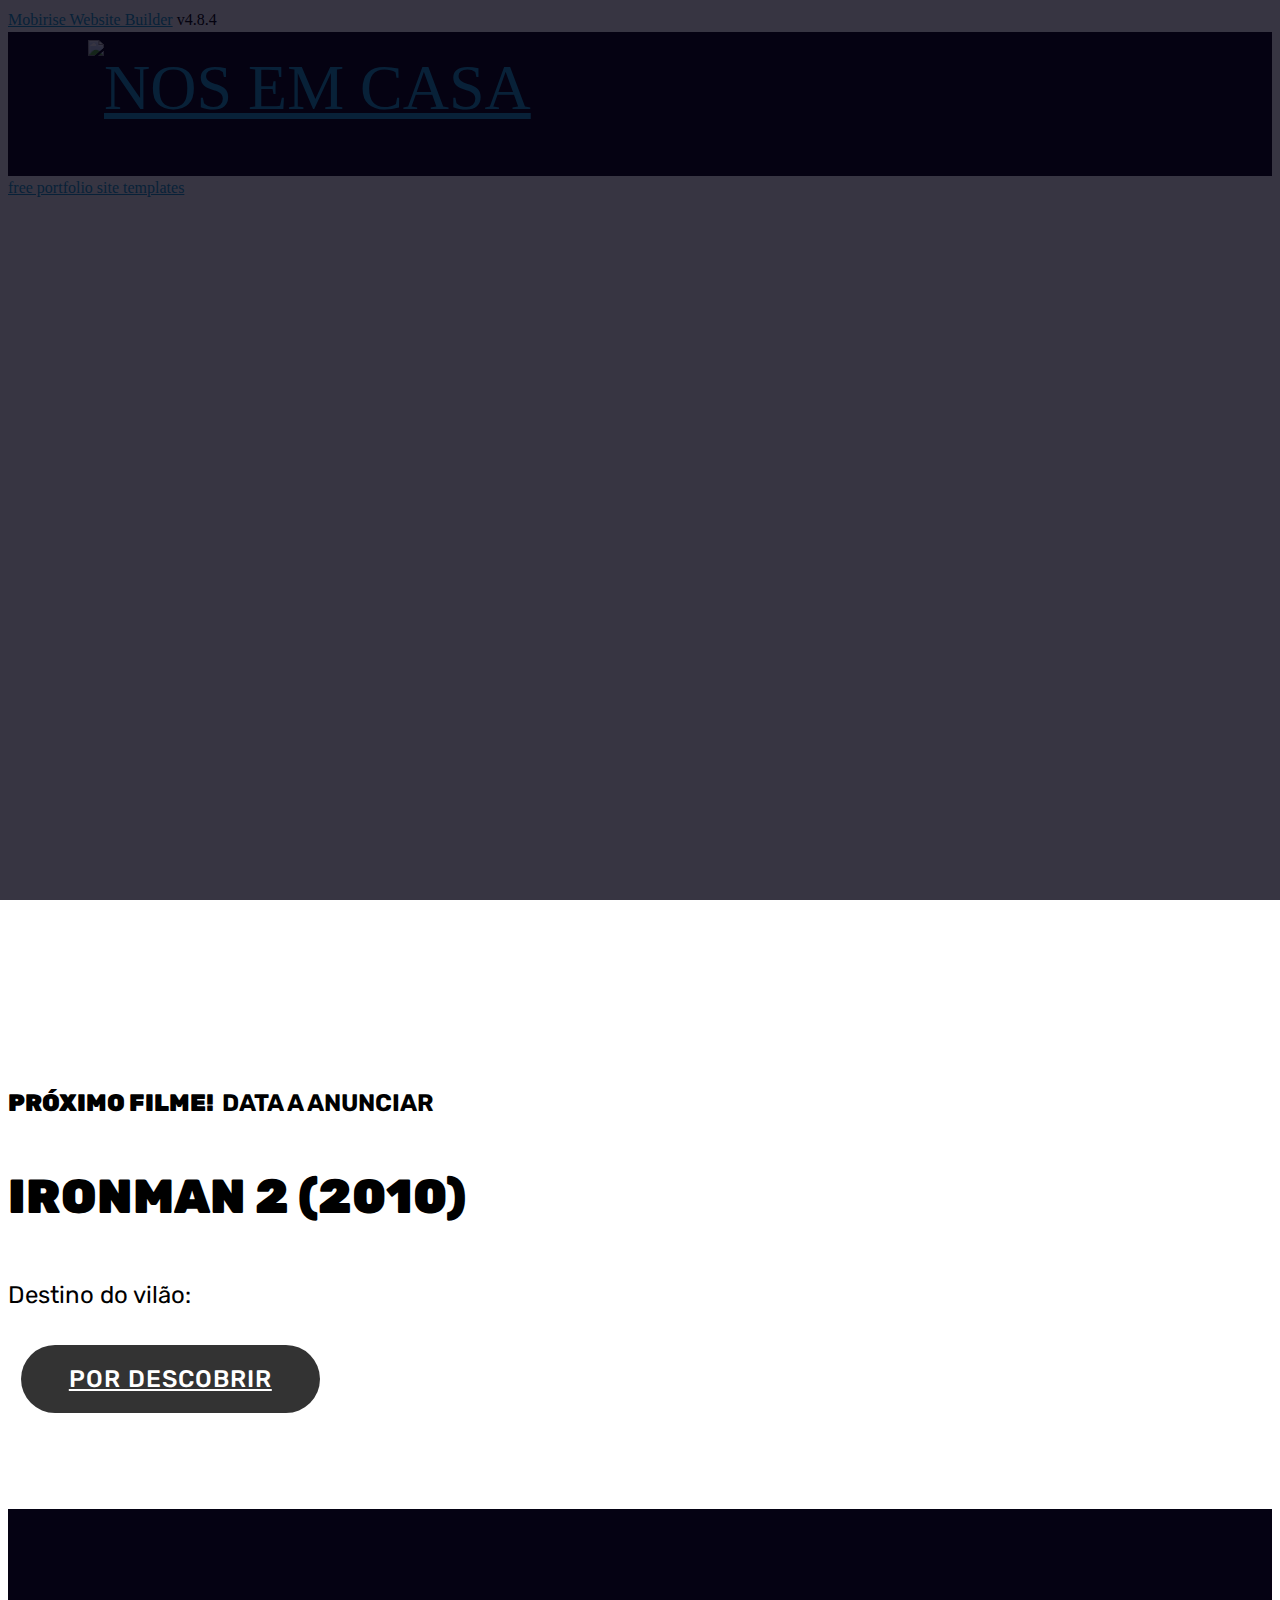
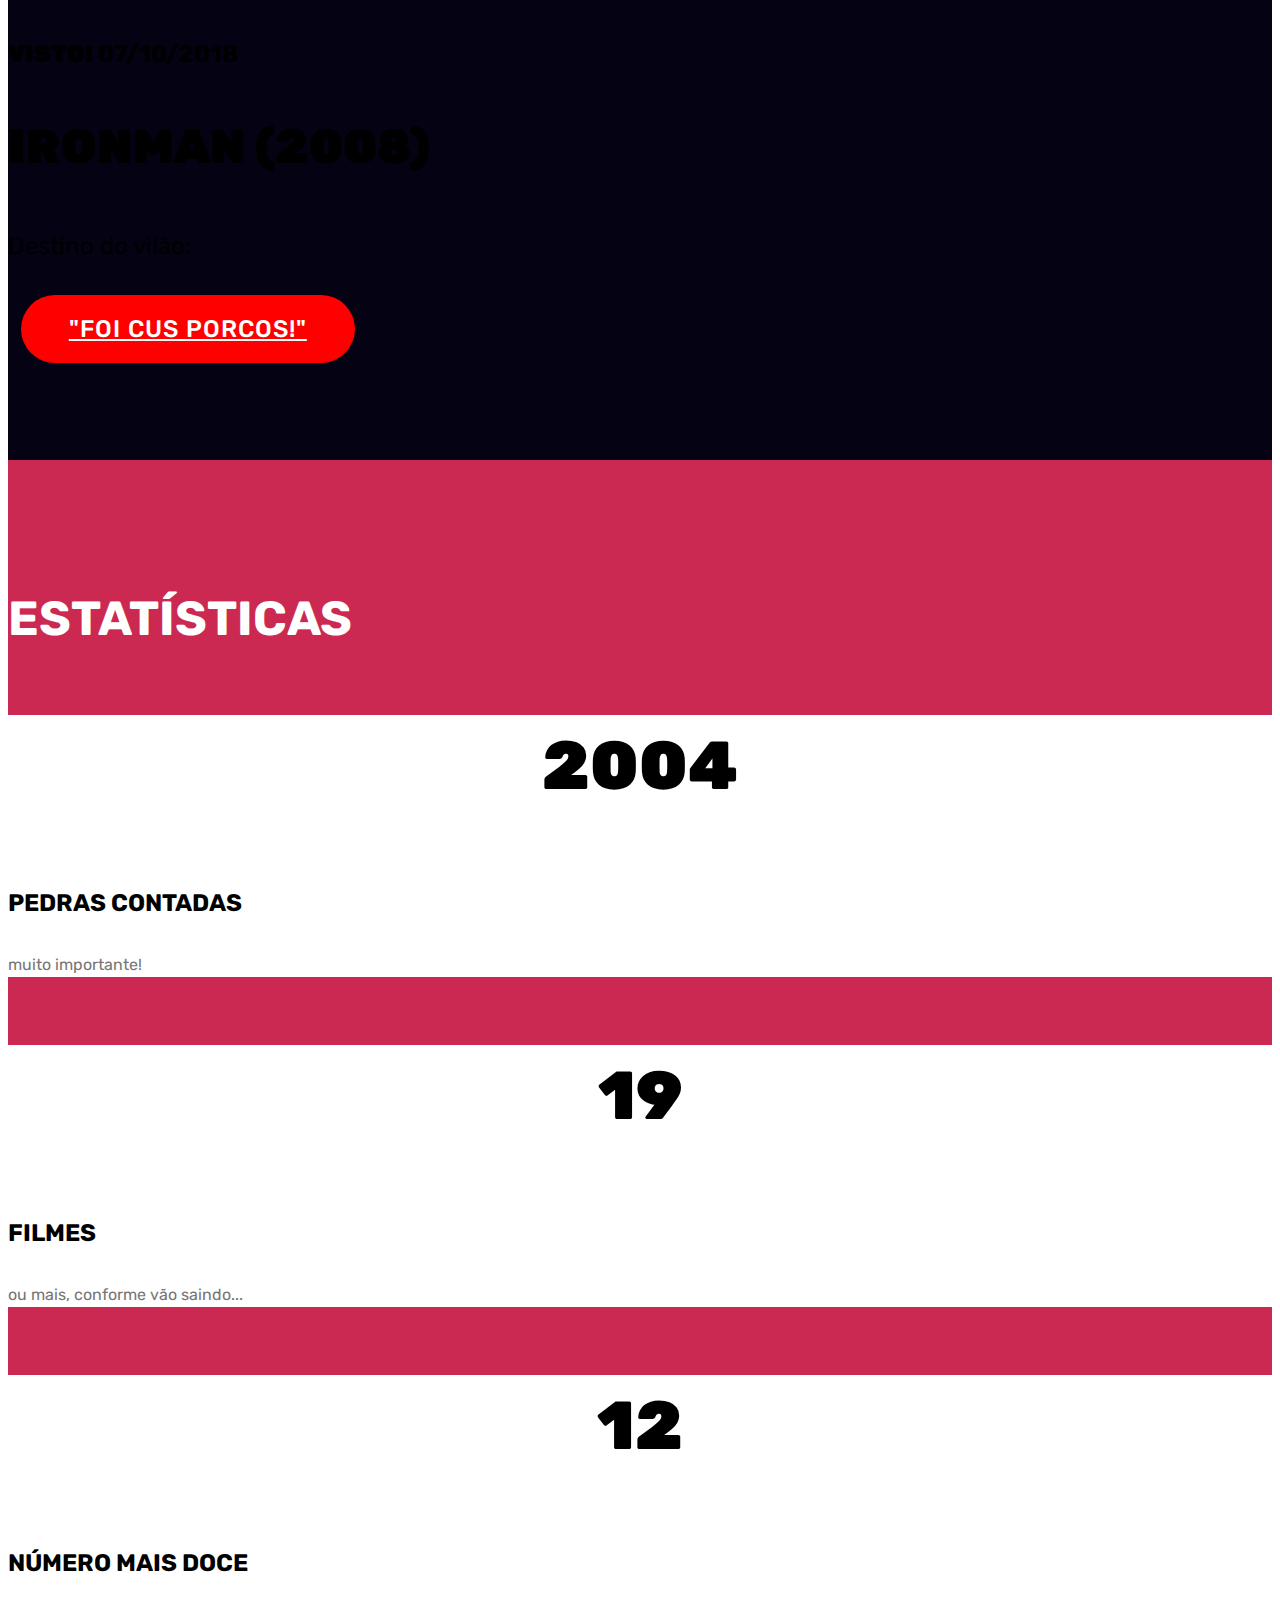
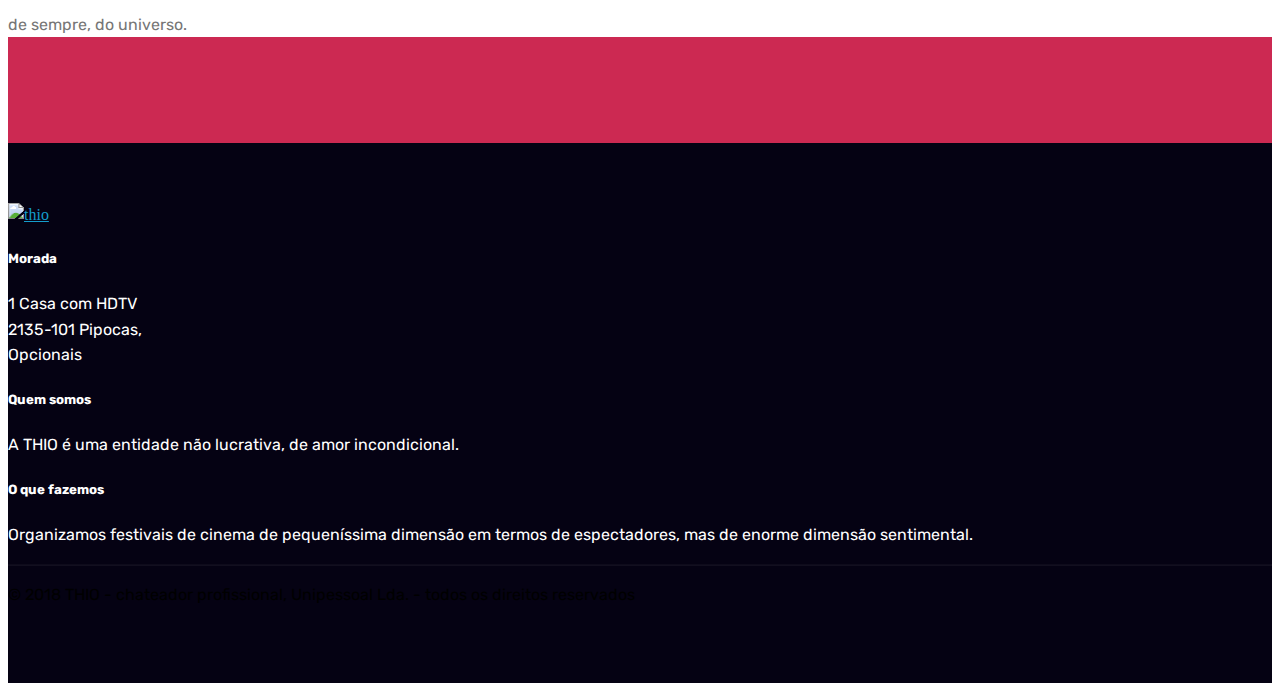
==== index.html @ 5c7f13fd "create github pages" ====
<!DOCTYPE html>
<html >
<head>
  <!-- Site made with Mobirise Website Builder v4.8.4, https://mobirise.com -->
  <meta charset="UTF-8">
  <meta http-equiv="X-UA-Compatible" content="IE=edge">
  <meta name="generator" content="Mobirise v4.8.4, mobirise.com">
  <meta name="viewport" content="width=device-width, initial-scale=1, minimum-scale=1">
  <link rel="shortcut icon" href="assets/images/logo.png" type="image/x-icon">
  <meta name="description" content="">
  <title>Home</title>
  <link rel="stylesheet" href="assets/web/assets/mobirise-icons-bold/mobirise-icons-bold.css">
  <link rel="stylesheet" href="assets/web/assets/mobirise-icons/mobirise-icons.css">
  <link rel="stylesheet" href="assets/tether/tether.min.css">
  <link rel="stylesheet" href="assets/soundcloud-plugin/style.css">
  <link rel="stylesheet" href="assets/bootstrap/css/bootstrap.min.css">
  <link rel="stylesheet" href="assets/bootstrap/css/bootstrap-grid.min.css">
  <link rel="stylesheet" href="assets/bootstrap/css/bootstrap-reboot.min.css">
  <link rel="stylesheet" href="assets/socicon/css/styles.css">
  <link rel="stylesheet" href="assets/dropdown/css/style.css">
  <link rel="stylesheet" href="assets/theme/css/style.css">
  <link rel="stylesheet" href="assets/mobirise/css/mbr-additional.css" type="text/css">
  
  
  
</head>
<body>
  <section class="menu cid-qSIEGjdqO9" once="menu" id="menu1-e">

    

    <nav class="navbar navbar-expand beta-menu navbar-dropdown align-items-center navbar-fixed-top navbar-toggleable-sm bg-color transparent">
        <button class="navbar-toggler navbar-toggler-right" type="button" data-toggle="collapse" data-target="#navbarSupportedContent" aria-controls="navbarSupportedContent" aria-expanded="false" aria-label="Toggle navigation">
            <div class="hamburger">
                <span></span>
                <span></span>
                <span></span>
                <span></span>
            </div>
        </button>
        <div class="menu-logo">
            <div class="navbar-brand">
                <span class="navbar-logo">
                    <a href="index.html">
                         <img src="assets/images/logo.png" alt="NOS EM CASA" title="" style="height: 8rem;">
                    </a>
                </span>
                
            </div>
        </div>
        <div class="collapse navbar-collapse" id="navbarSupportedContent">
            <ul class="navbar-nav nav-dropdown nav-right" data-app-modern-menu="true"><li class="nav-item dropdown">
                    <a class="nav-link link text-white display-4" href="index.html#video2-h" aria-expanded="false"><span class="mbrib-video mbr-iconfont mbr-iconfont-btn"></span>
                        
                        Filmes em Cartaz</a>
                </li><li class="nav-item"><a class="nav-link link text-white display-4" href="VILOES.html">Vilões que foram com os porcos!</a></li><li class="nav-item"><a class="nav-link link text-white display-4" href="index.html#footer1-g">THIO</a></li></ul>
            
        </div>
    </nav>
</section>

<section class="engine"><a href="https://mobirise.info/o">free portfolio site templates</a></section><section class="cid-r5MX2jptxh" id="video2-h">

    
    
    <figure class="mbr-figure align-center">
        <div class="video-block" style="width: 100%;">
            <div><iframe class="mbr-embedded-video" src="https://www.youtube.com/embed/b5qs_RtpkhA?rel=0&amp;amp;showinfo=0&amp;autoplay=1&amp;loop=0" width="1280" height="720" frameborder="0" allowfullscreen></iframe></div>
        </div>
    </figure>
</section>

<section class="header3 cid-r5WoRZwrCq mbr-parallax-background" id="header3-i">

    

    <div class="mbr-overlay" style="opacity: 0.8; background-color: rgb(5, 2, 19);">
    </div>

    <div class="container">
        <div class="media-container-row">
            <div class="mbr-figure" style="width: 40%;">
                <img src="assets/images/002.jpg" alt="" title="">
            </div>

            <div class="media-content">
                <h1 class="mbr-section-title mbr-white pb-3 mbr-fonts-style display-5"><strong>PRÓXIMO FILME! &nbsp;</strong>DATA A ANUNCIAR</h1>
                <h3 class="mbr-section-subtitle align-left mbr-white mbr-light pb-3 mbr-fonts-style display-2"><strong>IRONMAN 2 (2010)
</strong></h3>
                <div class="mbr-section-text mbr-white pb-3 ">
                    <p class="mbr-text mbr-fonts-style display-5">Destino do vilão:</p>
                </div>
                <div class="mbr-section-btn"><a class="btn btn-md btn-black display-5" href="#"><span class="mbrib-question mbr-iconfont mbr-iconfont-btn"></span>POR DESCOBRIR</a></div>
            </div>
        </div>
    </div>

</section>

<section class="header3 cid-r5WmThf5vT" id="header3-h">

    

    

    <div class="container">
        <div class="media-container-row">
            <div class="mbr-figure" style="width: 40%;">
                <img src="assets/images/001.jpg" alt="" title="">
            </div>

            <div class="media-content">
                <h1 class="mbr-section-title mbr-white pb-3 mbr-fonts-style display-5"><strong>VISTO!</strong> 07/10/2018</h1>
                <h3 class="mbr-section-subtitle align-left mbr-white mbr-light pb-3 mbr-fonts-style display-2"><strong>IRONMAN (2008)</strong></h3>
                <div class="mbr-section-text mbr-white pb-3 ">
                    <p class="mbr-text mbr-fonts-style display-5">Destino do vilão:</p>
                </div>
                <div class="mbr-section-btn"><a class="btn btn-md btn-secondary display-5" href="VILOES.html"><span class="mbrib-success mbr-iconfont mbr-iconfont-btn"></span>"FOI CUS PORCOS!"</a></div>
            </div>
        </div>
    </div>

</section>

<section class="counters1 counters cid-r5WxXLXzqP" id="counters1-j">

    

    

    <div class="container">
        <h2 class="mbr-section-title pb-3 align-center mbr-fonts-style display-2">
            ESTATÍSTICAS</h2>
        

        <div class="container pt-4 mt-2">
            <div class="media-container-row">
                <div class="card p-3 align-center col-12 col-md-6 col-lg-4">
                    <div class="panel-item p-3">
                        <div class="card-img pb-3">
                            <span class="mbr-iconfont mbri-globe" style="color: rgb(255, 127, 159);"></span>
                        </div>

                        <div class="card-text">
                            <h3 class="count pt-3 pb-3 mbr-fonts-style display-1"><strong>
                                  2004</strong></h3>
                            <h4 class="mbr-content-title mbr-bold mbr-fonts-style display-5">PEDRAS CONTADAS</h4>
                            <p class="mbr-content-text mbr-fonts-style display-7">
                                muito importante!</p>
                        </div>
                    </div>
                </div>


                <div class="card p-3 align-center col-12 col-md-6 col-lg-4">
                    <div class="panel-item p-3">
                        <div class="card-img pb-3">
                            <span class="mbr-iconfont mbri-video-play" style="color: rgb(255, 127, 159);"></span>
                        </div>
                        <div class="card-text">
                            <h3 class="count pt-3 pb-3 mbr-fonts-style display-1"><strong>
                                  19</strong></h3>
                            <h4 class="mbr-content-title mbr-bold mbr-fonts-style display-5">FILMES</h4>
                            <p class="mbr-content-text mbr-fonts-style display-7">ou mais, conforme vão saindo...</p>
                        </div>
                    </div>
                </div>

                <div class="card p-3 align-center col-12 col-md-6 col-lg-4">
                    <div class="panel-item p-3">
                        <div class="card-img pb-3">
                            <span class="mbr-iconfont mbri-hearth" style="color: rgb(255, 127, 159);"></span>
                        </div>
                        <div class="card-text">
                            <h3 class="count pt-3 pb-3 mbr-fonts-style display-1"><strong>
                                  12</strong></h3>
                            <h4 class="mbr-content-title mbr-bold mbr-fonts-style display-5">
                                NÚMERO MAIS DOCE</h4>
                            <p class="mbr-content-text mbr-fonts-style display-7">de sempre, do universo.</p>
                        </div>
                    </div>
                </div>


                
            </div>
        </div>
   </div>
</section>

<section class="cid-qSIEGkmAI3" id="footer1-g">

    

    

    <div class="container">
        <div class="media-container-row content text-white">
            <div class="col-12 col-md-3">
                <div class="media-wrap">
                    <a href="index.html">
                        <img src="assets/images/thio-logo.png" alt="thio" title="">
                    </a>
                </div>
            </div>
            <div class="col-12 col-md-3 mbr-fonts-style display-7">
                <h5 class="pb-3">
                    Morada</h5>
                <p class="mbr-text">1 Casa com HDTV<br>2135-101 Pipocas,<br>Opcionais</p>
            </div>
            <div class="col-12 col-md-3 mbr-fonts-style display-7">
                <h5 class="pb-3">Quem somos</h5>
                <p class="mbr-text">A THIO é uma entidade não lucrativa, de amor incondicional.</p>
            </div>
            <div class="col-12 col-md-3 mbr-fonts-style display-7">
                <h5 class="pb-3">O que fazemos</h5>
                <p class="mbr-text">Organizamos festivais de cinema de pequeníssima dimensão em termos de espectadores, mas de enorme dimensão sentimental.</p>
            </div>
        </div>
        <div class="footer-lower">
            <div class="media-container-row">
                <div class="col-sm-12">
                    <hr>
                </div>
            </div>
            <div class="media-container-row mbr-white">
                <div class="col-sm-6 copyright">
                    <p class="mbr-text mbr-fonts-style display-7">
                        © 2018 THIO - chateador profissional, Unipessoal Lda. - todos os direitos reservados</p>
                </div>
                <div class="col-md-6">
                    
                </div>
            </div>
        </div>
    </div>
</section>


  <script src="assets/web/assets/jquery/jquery.min.js"></script>
  <script src="assets/popper/popper.min.js"></script>
  <script src="assets/tether/tether.min.js"></script>
  <script src="assets/bootstrap/js/bootstrap.min.js"></script>
  <script src="assets/smoothscroll/smooth-scroll.js"></script>
  <script src="assets/touchswipe/jquery.touch-swipe.min.js"></script>
  <script src="assets/parallax/jarallax.min.js"></script>
  <script src="assets/viewportchecker/jquery.viewportchecker.js"></script>
  <script src="assets/dropdown/js/script.min.js"></script>
  <script src="assets/theme/js/script.js"></script>
  
  
</body>
</html>
---- assets/mobirise/css/mbr-additional.css ----
@import url(https://fonts.googleapis.com/css?family=Rubik:300,300i,400,400i,500,500i,700,700i,900,900i);





body {
  font-style: normal;
  line-height: 1.5;
}
.mbr-section-title {
  font-style: normal;
  line-height: 1.2;
}
.mbr-section-subtitle {
  line-height: 1.3;
}
.mbr-text {
  font-style: normal;
  line-height: 1.6;
}
.display-1 {
  font-family: 'Rubik', sans-serif;
  font-size: 4.25rem;
}
.display-1 > .mbr-iconfont {
  font-size: 6.8rem;
}
.display-2 {
  font-family: 'Rubik', sans-serif;
  font-size: 3rem;
}
.display-2 > .mbr-iconfont {
  font-size: 4.8rem;
}
.display-4 {
  font-family: 'Rubik', sans-serif;
  font-size: 1rem;
}
.display-4 > .mbr-iconfont {
  font-size: 1.6rem;
}
.display-5 {
  font-family: 'Rubik', sans-serif;
  font-size: 1.5rem;
}
.display-5 > .mbr-iconfont {
  font-size: 2.4rem;
}
.display-7 {
  font-family: 'Rubik', sans-serif;
  font-size: 1rem;
}
.display-7 > .mbr-iconfont {
  font-size: 1.6rem;
}
/* ---- Fluid typography for mobile devices ---- */
/* 1.4 - font scale ratio ( bootstrap == 1.42857 ) */
/* 100vw - current viewport width */
/* (48 - 20)  48 == 48rem == 768px, 20 == 20rem == 320px(minimal supported viewport) */
/* 0.65 - min scale variable, may vary */
@media (max-width: 768px) {
  .display-1 {
    font-size: 3.4rem;
    font-size: calc( 2.1374999999999997rem + (4.25 - 2.1374999999999997) * ((100vw - 20rem) / (48 - 20)));
    line-height: calc( 1.4 * (2.1374999999999997rem + (4.25 - 2.1374999999999997) * ((100vw - 20rem) / (48 - 20))));
  }
  .display-2 {
    font-size: 2.4rem;
    font-size: calc( 1.7rem + (3 - 1.7) * ((100vw - 20rem) / (48 - 20)));
    line-height: calc( 1.4 * (1.7rem + (3 - 1.7) * ((100vw - 20rem) / (48 - 20))));
  }
  .display-4 {
    font-size: 0.8rem;
    font-size: calc( 1rem + (1 - 1) * ((100vw - 20rem) / (48 - 20)));
    line-height: calc( 1.4 * (1rem + (1 - 1) * ((100vw - 20rem) / (48 - 20))));
  }
  .display-5 {
    font-size: 1.2rem;
    font-size: calc( 1.175rem + (1.5 - 1.175) * ((100vw - 20rem) / (48 - 20)));
    line-height: calc( 1.4 * (1.175rem + (1.5 - 1.175) * ((100vw - 20rem) / (48 - 20))));
  }
}
/* Buttons */
.btn {
  font-weight: 500;
  border-width: 2px;
  font-style: normal;
  letter-spacing: 1px;
  margin: .4rem .8rem;
  white-space: normal;
  -webkit-transition: all 0.3s ease-in-out;
  -moz-transition: all 0.3s ease-in-out;
  transition: all 0.3s ease-in-out;
  display: inline-flex;
  align-items: center;
  justify-content: center;
  word-break: break-word;
  -webkit-align-items: center;
  -webkit-justify-content: center;
  display: -webkit-inline-flex;
  padding: 1rem 3rem;
  border-radius: 3px;
}
.btn-sm {
  font-weight: 500;
  letter-spacing: 1px;
  -webkit-transition: all 0.3s ease-in-out;
  -moz-transition: all 0.3s ease-in-out;
  transition: all 0.3s ease-in-out;
  padding: 0.6rem 1.5rem;
  border-radius: 3px;
}
.btn-md {
  font-weight: 500;
  letter-spacing: 1px;
  margin: .4rem .8rem !important;
  -webkit-transition: all 0.3s ease-in-out;
  -moz-transition: all 0.3s ease-in-out;
  transition: all 0.3s ease-in-out;
  padding: 1rem 3rem;
  border-radius: 3px;
}
.btn-lg {
  font-weight: 500;
  letter-spacing: 1px;
  margin: .4rem .8rem !important;
  -webkit-transition: all 0.3s ease-in-out;
  -moz-transition: all 0.3s ease-in-out;
  transition: all 0.3s ease-in-out;
  padding: 1.2rem 3.2rem;
  border-radius: 3px;
}
.bg-primary {
  background-color: #149dcc !important;
}
.bg-success {
  background-color: #f7ed4a !important;
}
.bg-info {
  background-color: #82786e !important;
}
.bg-warning {
  background-color: #879a9f !important;
}
.bg-danger {
  background-color: #b1a374 !important;
}
.btn-primary,
.btn-primary:active {
  background-color: #149dcc !important;
  border-color: #149dcc !important;
  color: #ffffff !important;
}
.btn-primary:hover,
.btn-primary:focus,
.btn-primary.focus,
.btn-primary.active {
  color: #ffffff !important;
  background-color: #0d6786 !important;
  border-color: #0d6786 !important;
}
.btn-primary.disabled,
.btn-primary:disabled {
  color: #ffffff !important;
  background-color: #0d6786 !important;
  border-color: #0d6786 !important;
}
.btn-secondary,
.btn-secondary:active {
  background-color: #ff0000 !important;
  border-color: #ff0000 !important;
  color: #ffffff !important;
}
.btn-secondary:hover,
.btn-secondary:focus,
.btn-secondary.focus,
.btn-secondary.active {
  color: #ffffff !important;
  background-color: #b30000 !important;
  border-color: #b30000 !important;
}
.btn-secondary.disabled,
.btn-secondary:disabled {
  color: #ffffff !important;
  background-color: #b30000 !important;
  border-color: #b30000 !important;
}
.btn-info,
.btn-info:active {
  background-color: #82786e !important;
  border-color: #82786e !important;
  color: #ffffff !important;
}
.btn-info:hover,
.btn-info:focus,
.btn-info.focus,
.btn-info.active {
  color: #ffffff !important;
  background-color: #59524b !important;
  border-color: #59524b !important;
}
.btn-info.disabled,
.btn-info:disabled {
  color: #ffffff !important;
  background-color: #59524b !important;
  border-color: #59524b !important;
}
.btn-success,
.btn-success:active {
  background-color: #f7ed4a !important;
  border-color: #f7ed4a !important;
  color: #3f3c03 !important;
}
.btn-success:hover,
.btn-success:focus,
.btn-success.focus,
.btn-success.active {
  color: #3f3c03 !important;
  background-color: #eadd0a !important;
  border-color: #eadd0a !important;
}
.btn-success.disabled,
.btn-success:disabled {
  color: #3f3c03 !important;
  background-color: #eadd0a !important;
  border-color: #eadd0a !important;
}
.btn-warning,
.btn-warning:active {
  background-color: #879a9f !important;
  border-color: #879a9f !important;
  color: #ffffff !important;
}
.btn-warning:hover,
.btn-warning:focus,
.btn-warning.focus,
.btn-warning.active {
  color: #ffffff !important;
  background-color: #617479 !important;
  border-color: #617479 !important;
}
.btn-warning.disabled,
.btn-warning:disabled {
  color: #ffffff !important;
  background-color: #617479 !important;
  border-color: #617479 !important;
}
.btn-danger,
.btn-danger:active {
  background-color: #b1a374 !important;
  border-color: #b1a374 !important;
  color: #ffffff !important;
}
.btn-danger:hover,
.btn-danger:focus,
.btn-danger.focus,
.btn-danger.active {
  color: #ffffff !important;
  background-color: #8b7d4e !important;
  border-color: #8b7d4e !important;
}
.btn-danger.disabled,
.btn-danger:disabled {
  color: #ffffff !important;
  background-color: #8b7d4e !important;
  border-color: #8b7d4e !important;
}
.btn-white {
  color: #333333 !important;
}
.btn-white,
.btn-white:active {
  background-color: #ffffff !important;
  border-color: #ffffff !important;
  color: #808080 !important;
}
.btn-white:hover,
.btn-white:focus,
.btn-white.focus,
.btn-white.active {
  color: #808080 !important;
  background-color: #d9d9d9 !important;
  border-color: #d9d9d9 !important;
}
.btn-white.disabled,
.btn-white:disabled {
  color: #808080 !important;
  background-color: #d9d9d9 !important;
  border-color: #d9d9d9 !important;
}
.btn-black,
.btn-black:active {
  background-color: #333333 !important;
  border-color: #333333 !important;
  color: #ffffff !important;
}
.btn-black:hover,
.btn-black:focus,
.btn-black.focus,
.btn-black.active {
  color: #ffffff !important;
  background-color: #0d0d0d !important;
  border-color: #0d0d0d !important;
}
.btn-black.disabled,
.btn-black:disabled {
  color: #ffffff !important;
  background-color: #0d0d0d !important;
  border-color: #0d0d0d !important;
}
.btn-primary-outline,
.btn-primary-outline:active {
  background: none;
  border-color: #0b566f;
  color: #0b566f;
}
.btn-primary-outline:hover,
.btn-primary-outline:focus,
.btn-primary-outline.focus,
.btn-primary-outline.active {
  color: #ffffff;
  background-color: #149dcc;
  border-color: #149dcc;
}
.btn-primary-outline.disabled,
.btn-primary-outline:disabled {
  color: #ffffff !important;
  background-color: #149dcc !important;
  border-color: #149dcc !important;
}
.btn-secondary-outline,
.btn-secondary-outline:active {
  background: none;
  border-color: #990000;
  color: #990000;
}
.btn-secondary-outline:hover,
.btn-secondary-outline:focus,
.btn-secondary-outline.focus,
.btn-secondary-outline.active {
  color: #ffffff;
  background-color: #ff0000;
  border-color: #ff0000;
}
.btn-secondary-outline.disabled,
.btn-secondary-outline:disabled {
  color: #ffffff !important;
  background-color: #ff0000 !important;
  border-color: #ff0000 !important;
}
.btn-info-outline,
.btn-info-outline:active {
  background: none;
  border-color: #4b453f;
  color: #4b453f;
}
.btn-info-outline:hover,
.btn-info-outline:focus,
.btn-info-outline.focus,
.btn-info-outline.active {
  color: #ffffff;
  background-color: #82786e;
  border-color: #82786e;
}
.btn-info-outline.disabled,
.btn-info-outline:disabled {
  color: #ffffff !important;
  background-color: #82786e !important;
  border-color: #82786e !important;
}
.btn-success-outline,
.btn-success-outline:active {
  background: none;
  border-color: #d2c609;
  color: #d2c609;
}
.btn-success-outline:hover,
.btn-success-outline:focus,
.btn-success-outline.focus,
.btn-success-outline.active {
  color: #3f3c03;
  background-color: #f7ed4a;
  border-color: #f7ed4a;
}
.btn-success-outline.disabled,
.btn-success-outline:disabled {
  color: #3f3c03 !important;
  background-color: #f7ed4a !important;
  border-color: #f7ed4a !important;
}
.btn-warning-outline,
.btn-warning-outline:active {
  background: none;
  border-color: #55666b;
  color: #55666b;
}
.btn-warning-outline:hover,
.btn-warning-outline:focus,
.btn-warning-outline.focus,
.btn-warning-outline.active {
  color: #ffffff;
  background-color: #879a9f;
  border-color: #879a9f;
}
.btn-warning-outline.disabled,
.btn-warning-outline:disabled {
  color: #ffffff !important;
  background-color: #879a9f !important;
  border-color: #879a9f !important;
}
.btn-danger-outline,
.btn-danger-outline:active {
  background: none;
  border-color: #7a6e45;
  color: #7a6e45;
}
.btn-danger-outline:hover,
.btn-danger-outline:focus,
.btn-danger-outline.focus,
.btn-danger-outline.active {
  color: #ffffff;
  background-color: #b1a374;
  border-color: #b1a374;
}
.btn-danger-outline.disabled,
.btn-danger-outline:disabled {
  color: #ffffff !important;
  background-color: #b1a374 !important;
  border-color: #b1a374 !important;
}
.btn-black-outline,
.btn-black-outline:active {
  background: none;
  border-color: #000000;
  color: #000000;
}
.btn-black-outline:hover,
.btn-black-outline:focus,
.btn-black-outline.focus,
.btn-black-outline.active {
  color: #ffffff;
  background-color: #333333;
  border-color: #333333;
}
.btn-black-outline.disabled,
.btn-black-outline:disabled {
  color: #ffffff !important;
  background-color: #333333 !important;
  border-color: #333333 !important;
}
.btn-white-outline,
.btn-white-outline:active,
.btn-white-outline.active {
  background: none;
  border-color: #ffffff;
  color: #ffffff;
}
.btn-white-outline:hover,
.btn-white-outline:focus,
.btn-white-outline.focus {
  color: #333333;
  background-color: #ffffff;
  border-color: #ffffff;
}
.text-primary {
  color: #149dcc !important;
}
.text-secondary {
  color: #ff0000 !important;
}
.text-success {
  color: #f7ed4a !important;
}
.text-info {
  color: #82786e !important;
}
.text-warning {
  color: #879a9f !important;
}
.text-danger {
  color: #b1a374 !important;
}
.text-white {
  color: #ffffff !important;
}
.text-black {
  color: #000000 !important;
}
a.text-primary:hover,
a.text-primary:focus {
  color: #0b566f !important;
}
a.text-secondary:hover,
a.text-secondary:focus {
  color: #990000 !important;
}
a.text-success:hover,
a.text-success:focus {
  color: #d2c609 !important;
}
a.text-info:hover,
a.text-info:focus {
  color: #4b453f !important;
}
a.text-warning:hover,
a.text-warning:focus {
  color: #55666b !important;
}
a.text-danger:hover,
a.text-danger:focus {
  color: #7a6e45 !important;
}
a.text-white:hover,
a.text-white:focus {
  color: #b3b3b3 !important;
}
a.text-black:hover,
a.text-black:focus {
  color: #4d4d4d !important;
}
.alert-success {
  background-color: #70c770;
}
.alert-info {
  background-color: #82786e;
}
.alert-warning {
  background-color: #879a9f;
}
.alert-danger {
  background-color: #b1a374;
}
.mbr-section-btn a.btn:not(.btn-form) {
  border-radius: 100px;
}
.mbr-section-btn a.btn:not(.btn-form):hover,
.mbr-section-btn a.btn:not(.btn-form):focus {
  box-shadow: none !important;
}
.mbr-section-btn a.btn:not(.btn-form):hover,
.mbr-section-btn a.btn:not(.btn-form):focus {
  box-shadow: 0 10px 40px 0 rgba(0, 0, 0, 0.2) !important;
  -webkit-box-shadow: 0 10px 40px 0 rgba(0, 0, 0, 0.2) !important;
}
.mbr-gallery-filter li a {
  border-radius: 100px !important;
}
.mbr-gallery-filter li.active .btn {
  background-color: #149dcc;
  border-color: #149dcc;
  color: #ffffff;
}
.mbr-gallery-filter li.active .btn:focus {
  box-shadow: none;
}
.nav-tabs .nav-link {
  border-radius: 100px !important;
}
.btn-form {
  border-radius: 0;
}
.btn-form:hover {
  cursor: pointer;
}
a,
a:hover {
  color: #149dcc;
}
.mbr-plan-header.bg-primary .mbr-plan-subtitle,
.mbr-plan-header.bg-primary .mbr-plan-price-desc {
  color: #b4e6f8;
}
.mbr-plan-header.bg-success .mbr-plan-subtitle,
.mbr-plan-header.bg-success .mbr-plan-price-desc {
  color: #ffffff;
}
.mbr-plan-header.bg-info .mbr-plan-subtitle,
.mbr-plan-header.bg-info .mbr-plan-price-desc {
  color: #beb8b2;
}
.mbr-plan-header.bg-warning .mbr-plan-subtitle,
.mbr-plan-header.bg-warning .mbr-plan-price-desc {
  color: #ced6d8;
}
.mbr-plan-header.bg-danger .mbr-plan-subtitle,
.mbr-plan-header.bg-danger .mbr-plan-price-desc {
  color: #dfd9c6;
}
/* Scroll to top button*/
.scrollToTop_wraper {
  display: none;
}
#scrollToTop a i:before {
  content: '';
  position: absolute;
  height: 40%;
  top: 25%;
  background: #fff;
  width: 2px;
  left: calc(50% - 1px);
}
#scrollToTop a i:after {
  content: '';
  position: absolute;
  display: block;
  border-top: 2px solid #fff;
  border-right: 2px solid #fff;
  width: 40%;
  height: 40%;
  left: 30%;
  bottom: 30%;
  transform: rotate(135deg);
  -webkit-transform: rotate(135deg);
}
/* Others*/
.note-check a[data-value=Rubik] {
  font-style: normal;
}
.mbr-arrow a {
  color: #ffffff;
}
@media (max-width: 767px) {
  .mbr-arrow {
    display: none;
  }
}
.form-control-label {
  position: relative;
  cursor: pointer;
  margin-bottom: .357em;
  padding: 0;
}
.alert {
  color: #ffffff;
  border-radius: 0;
  border: 0;
  font-size: .875rem;
  line-height: 1.5;
  margin-bottom: 1.875rem;
  padding: 1.25rem;
  position: relative;
}
.alert.alert-form::after {
  background-color: inherit;
  bottom: -7px;
  content: "";
  display: block;
  height: 14px;
  left: 50%;
  margin-left: -7px;
  position: absolute;
  transform: rotate(45deg);
  width: 14px;
  -webkit-transform: rotate(45deg);
}
.form-control {
  background-color: #f5f5f5;
  box-shadow: none;
  color: #565656;
  font-family: 'Rubik', sans-serif;
  font-size: 1rem;
  line-height: 1.43;
  min-height: 3.5em;
  padding: 1.07em .5em;
}
.form-control > .mbr-iconfont {
  font-size: 1.6rem;
}
.form-control,
.form-control:focus {
  border: 1px solid #e8e8e8;
}
.form-active .form-control:invalid {
  border-color: red;
}
.mbr-overlay {
  background-color: #000;
  bottom: 0;
  left: 0;
  opacity: .5;
  position: absolute;
  right: 0;
  top: 0;
  z-index: 0;
}
blockquote {
  font-style: italic;
  padding: 10px 0 10px 20px;
  font-size: 1.09rem;
  position: relative;
  border-color: #149dcc;
  border-width: 3px;
}
ul,
ol,
pre,
blockquote {
  margin-bottom: 2.3125rem;
}
pre {
  background: #f4f4f4;
  padding: 10px 24px;
  white-space: pre-wrap;
}
.inactive {
  -webkit-user-select: none;
  -moz-user-select: none;
  -ms-user-select: none;
  user-select: none;
  pointer-events: none;
  -webkit-user-drag: none;
  user-drag: none;
}
.mbr-section__comments .row {
  justify-content: center;
  -webkit-justify-content: center;
}
/* Forms */
.mbr-form .btn {
  margin: .4rem 0;
}
.mbr-form .input-group-btn a.btn {
  border-radius: 100px !important;
}
.mbr-form .input-group-btn a.btn:hover {
  box-shadow: 0 10px 40px 0 rgba(0, 0, 0, 0.2);
}
.mbr-form .input-group-btn button[type="submit"] {
  border-radius: 100px !important;
  padding: 1rem 3rem;
}
.mbr-form .input-group-btn button[type="submit"]:hover {
  box-shadow: 0 10px 40px 0 rgba(0, 0, 0, 0.2);
}
.form2 .form-control {
  border-top-left-radius: 100px;
  border-bottom-left-radius: 100px;
}
.form2 .input-group-btn a.btn {
  border-top-left-radius: 0 !important;
  border-bottom-left-radius: 0 !important;
}
.form2 .input-group-btn button[type="submit"] {
  border-top-left-radius: 0 !important;
  border-bottom-left-radius: 0 !important;
}
.form3 input[type="email"] {
  border-radius: 100px !important;
}
@media (max-width: 349px) {
  .form2 input[type="email"] {
    border-radius: 100px !important;
  }
  .form2 .input-group-btn a.btn {
    border-radius: 100px !important;
  }
  .form2 .input-group-btn button[type="submit"] {
    border-radius: 100px !important;
  }
}
@media (max-width: 767px) {
  .btn {
    font-size: .75rem !important;
  }
  .btn .mbr-iconfont {
    font-size: 1rem !important;
  }
}
/* Social block */
.btn-social {
  font-size: 20px;
  border-radius: 50%;
  padding: 0;
  width: 44px;
  height: 44px;
  line-height: 44px;
  text-align: center;
  position: relative;
  border: 2px solid #c0a375;
  border-color: #149dcc;
  color: #232323;
  cursor: pointer;
}
.btn-social i {
  top: 0;
  line-height: 44px;
  width: 44px;
}
.btn-social:hover {
  color: #fff;
  background: #149dcc;
}
.btn-social + .btn {
  margin-left: .1rem;
}
/* Footer */
.mbr-footer-content li::before,
.mbr-footer .mbr-contacts li::before {
  background: #149dcc;
}
.mbr-footer-content li a:hover,
.mbr-footer .mbr-contacts li a:hover {
  color: #149dcc;
}
.footer3 input[type="email"],
.footer4 input[type="email"] {
  border-radius: 100px !important;
}
.footer3 .input-group-btn a.btn,
.footer4 .input-group-btn a.btn {
  border-radius: 100px !important;
}
.footer3 .input-group-btn button[type="submit"],
.footer4 .input-group-btn button[type="submit"] {
  border-radius: 100px !important;
}
/* Headers*/
.header13 .form-inline input[type="email"],
.header14 .form-inline input[type="email"] {
  border-radius: 100px;
}
.header13 .form-inline input[type="text"],
.header14 .form-inline input[type="text"] {
  border-radius: 100px;
}
.header13 .form-inline input[type="tel"],
.header14 .form-inline input[type="tel"] {
  border-radius: 100px;
}
.header13 .form-inline a.btn,
.header14 .form-inline a.btn {
  border-radius: 100px;
}
.header13 .form-inline button,
.header14 .form-inline button {
  border-radius: 100px !important;
}
.offset-1 {
  margin-left: 8.33333%;
}
.offset-2 {
  margin-left: 16.66667%;
}
.offset-3 {
  margin-left: 25%;
}
.offset-4 {
  margin-left: 33.33333%;
}
.offset-5 {
  margin-left: 41.66667%;
}
.offset-6 {
  margin-left: 50%;
}
.offset-7 {
  margin-left: 58.33333%;
}
.offset-8 {
  margin-left: 66.66667%;
}
.offset-9 {
  margin-left: 75%;
}
.offset-10 {
  margin-left: 83.33333%;
}
.offset-11 {
  margin-left: 91.66667%;
}
@media (min-width: 576px) {
  .offset-sm-0 {
    margin-left: 0%;
  }
  .offset-sm-1 {
    margin-left: 8.33333%;
  }
  .offset-sm-2 {
    margin-left: 16.66667%;
  }
  .offset-sm-3 {
    margin-left: 25%;
  }
  .offset-sm-4 {
    margin-left: 33.33333%;
  }
  .offset-sm-5 {
    margin-left: 41.66667%;
  }
  .offset-sm-6 {
    margin-left: 50%;
  }
  .offset-sm-7 {
    margin-left: 58.33333%;
  }
  .offset-sm-8 {
    margin-left: 66.66667%;
  }
  .offset-sm-9 {
    margin-left: 75%;
  }
  .offset-sm-10 {
    margin-left: 83.33333%;
  }
  .offset-sm-11 {
    margin-left: 91.66667%;
  }
}
@media (min-width: 768px) {
  .offset-md-0 {
    margin-left: 0%;
  }
  .offset-md-1 {
    margin-left: 8.33333%;
  }
  .offset-md-2 {
    margin-left: 16.66667%;
  }
  .offset-md-3 {
    margin-left: 25%;
  }
  .offset-md-4 {
    margin-left: 33.33333%;
  }
  .offset-md-5 {
    margin-left: 41.66667%;
  }
  .offset-md-6 {
    margin-left: 50%;
  }
  .offset-md-7 {
    margin-left: 58.33333%;
  }
  .offset-md-8 {
    margin-left: 66.66667%;
  }
  .offset-md-9 {
    margin-left: 75%;
  }
  .offset-md-10 {
    margin-left: 83.33333%;
  }
  .offset-md-11 {
    margin-left: 91.66667%;
  }
}
@media (min-width: 992px) {
  .offset-lg-0 {
    margin-left: 0%;
  }
  .offset-lg-1 {
    margin-left: 8.33333%;
  }
  .offset-lg-2 {
    margin-left: 16.66667%;
  }
  .offset-lg-3 {
    margin-left: 25%;
  }
  .offset-lg-4 {
    margin-left: 33.33333%;
  }
  .offset-lg-5 {
    margin-left: 41.66667%;
  }
  .offset-lg-6 {
    margin-left: 50%;
  }
  .offset-lg-7 {
    margin-left: 58.33333%;
  }
  .offset-lg-8 {
    margin-left: 66.66667%;
  }
  .offset-lg-9 {
    margin-left: 75%;
  }
  .offset-lg-10 {
    margin-left: 83.33333%;
  }
  .offset-lg-11 {
    margin-left: 91.66667%;
  }
}
@media (min-width: 1200px) {
  .offset-xl-0 {
    margin-left: 0%;
  }
  .offset-xl-1 {
    margin-left: 8.33333%;
  }
  .offset-xl-2 {
    margin-left: 16.66667%;
  }
  .offset-xl-3 {
    margin-left: 25%;
  }
  .offset-xl-4 {
    margin-left: 33.33333%;
  }
  .offset-xl-5 {
    margin-left: 41.66667%;
  }
  .offset-xl-6 {
    margin-left: 50%;
  }
  .offset-xl-7 {
    margin-left: 58.33333%;
  }
  .offset-xl-8 {
    margin-left: 66.66667%;
  }
  .offset-xl-9 {
    margin-left: 75%;
  }
  .offset-xl-10 {
    margin-left: 83.33333%;
  }
  .offset-xl-11 {
    margin-left: 91.66667%;
  }
}
.navbar-toggler {
  -webkit-align-self: flex-start;
  -ms-flex-item-align: start;
  align-self: flex-start;
  padding: 0.25rem 0.75rem;
  font-size: 1.25rem;
  line-height: 1;
  background: transparent;
  border: 1px solid transparent;
  -webkit-border-radius: 0.25rem;
  border-radius: 0.25rem;
}
.navbar-toggler:focus,
.navbar-toggler:hover {
  text-decoration: none;
}
.navbar-toggler-icon {
  display: inline-block;
  width: 1.5em;
  height: 1.5em;
  vertical-align: middle;
  content: "";
  background: no-repeat center center;
  -webkit-background-size: 100% 100%;
  -o-background-size: 100% 100%;
  background-size: 100% 100%;
}
.navbar-toggler-left {
  position: absolute;
  left: 1rem;
}
.navbar-toggler-right {
  position: absolute;
  right: 1rem;
}
@media (max-width: 575px) {
  .navbar-toggleable .navbar-nav .dropdown-menu {
    position: static;
    float: none;
  }
  .navbar-toggleable > .container {
    padding-right: 0;
    padding-left: 0;
  }
}
@media (min-width: 576px) {
  .navbar-toggleable {
    -webkit-box-orient: horizontal;
    -webkit-box-direction: normal;
    -webkit-flex-direction: row;
    -ms-flex-direction: row;
    flex-direction: row;
    -webkit-flex-wrap: nowrap;
    -ms-flex-wrap: nowrap;
    flex-wrap: nowrap;
    -webkit-box-align: center;
    -webkit-align-items: center;
    -ms-flex-align: center;
    align-items: center;
  }
  .navbar-toggleable .navbar-nav {
    -webkit-box-orient: horizontal;
    -webkit-box-direction: normal;
    -webkit-flex-direction: row;
    -ms-flex-direction: row;
    flex-direction: row;
  }
  .navbar-toggleable .navbar-nav .nav-link {
    padding-right: .5rem;
    padding-left: .5rem;
  }
  .navbar-toggleable > .container {
    display: -webkit-box;
    display: -webkit-flex;
    display: -ms-flexbox;
    display: flex;
    -webkit-flex-wrap: nowrap;
    -ms-flex-wrap: nowrap;
    flex-wrap: nowrap;
    -webkit-box-align: center;
    -webkit-align-items: center;
    -ms-flex-align: center;
    align-items: center;
  }
  .navbar-toggleable .navbar-collapse {
    display: -webkit-box !important;
    display: -webkit-flex !important;
    display: -ms-flexbox !important;
    display: flex !important;
    width: 100%;
  }
  .navbar-toggleable .navbar-toggler {
    display: none;
  }
}
@media (max-width: 767px) {
  .navbar-toggleable-sm .navbar-nav .dropdown-menu {
    position: static;
    float: none;
  }
  .navbar-toggleable-sm > .container {
    padding-right: 0;
    padding-left: 0;
  }
}
@media (min-width: 768px) {
  .navbar-toggleable-sm {
    -webkit-box-orient: horizontal;
    -webkit-box-direction: normal;
    -webkit-flex-direction: row;
    -ms-flex-direction: row;
    flex-direction: row;
    -webkit-flex-wrap: nowrap;
    -ms-flex-wrap: nowrap;
    flex-wrap: nowrap;
    -webkit-box-align: center;
    -webkit-align-items: center;
    -ms-flex-align: center;
    align-items: center;
  }
  .navbar-toggleable-sm .navbar-nav {
    -webkit-box-orient: horizontal;
    -webkit-box-direction: normal;
    -webkit-flex-direction: row;
    -ms-flex-direction: row;
    flex-direction: row;
  }
  .navbar-toggleable-sm .navbar-nav .nav-link {
    padding-right: .5rem;
    padding-left: .5rem;
  }
  .navbar-toggleable-sm > .container {
    display: -webkit-box;
    display: -webkit-flex;
    display: -ms-flexbox;
    display: flex;
    -webkit-flex-wrap: nowrap;
    -ms-flex-wrap: nowrap;
    flex-wrap: nowrap;
    -webkit-box-align: center;
    -webkit-align-items: center;
    -ms-flex-align: center;
    align-items: center;
  }
  .navbar-toggleable-sm .navbar-collapse {
    display: none;
    width: 100%;
  }
  .navbar-toggleable-sm .navbar-toggler {
    display: none;
  }
}
@media (max-width: 991px) {
  .navbar-toggleable-md .navbar-nav .dropdown-menu {
    position: static;
    float: none;
  }
  .navbar-toggleable-md > .container {
    padding-right: 0;
    padding-left: 0;
  }
}
@media (min-width: 992px) {
  .navbar-toggleable-md {
    -webkit-box-orient: horizontal;
    -webkit-box-direction: normal;
    -webkit-flex-direction: row;
    -ms-flex-direction: row;
    flex-direction: row;
    -webkit-flex-wrap: nowrap;
    -ms-flex-wrap: nowrap;
    flex-wrap: nowrap;
    -webkit-box-align: center;
    -webkit-align-items: center;
    -ms-flex-align: center;
    align-items: center;
  }
  .navbar-toggleable-md .navbar-nav {
    -webkit-box-orient: horizontal;
    -webkit-box-direction: normal;
    -webkit-flex-direction: row;
    -ms-flex-direction: row;
    flex-direction: row;
  }
  .navbar-toggleable-md .navbar-nav .nav-link {
    padding-right: .5rem;
    padding-left: .5rem;
  }
  .navbar-toggleable-md > .container {
    display: -webkit-box;
    display: -webkit-flex;
    display: -ms-flexbox;
    display: flex;
    -webkit-flex-wrap: nowrap;
    -ms-flex-wrap: nowrap;
    flex-wrap: nowrap;
    -webkit-box-align: center;
    -webkit-align-items: center;
    -ms-flex-align: center;
    align-items: center;
  }
  .navbar-toggleable-md .navbar-collapse {
    display: -webkit-box !important;
    display: -webkit-flex !important;
    display: -ms-flexbox !important;
    display: flex !important;
    width: 100%;
  }
  .navbar-toggleable-md .navbar-toggler {
    display: none;
  }
}
@media (max-width: 1199px) {
  .navbar-toggleable-lg .navbar-nav .dropdown-menu {
    position: static;
    float: none;
  }
  .navbar-toggleable-lg > .container {
    padding-right: 0;
    padding-left: 0;
  }
}
@media (min-width: 1200px) {
  .navbar-toggleable-lg {
    -webkit-box-orient: horizontal;
    -webkit-box-direction: normal;
    -webkit-flex-direction: row;
    -ms-flex-direction: row;
    flex-direction: row;
    -webkit-flex-wrap: nowrap;
    -ms-flex-wrap: nowrap;
    flex-wrap: nowrap;
    -webkit-box-align: center;
    -webkit-align-items: center;
    -ms-flex-align: center;
    align-items: center;
  }
  .navbar-toggleable-lg .navbar-nav {
    -webkit-box-orient: horizontal;
    -webkit-box-direction: normal;
    -webkit-flex-direction: row;
    -ms-flex-direction: row;
    flex-direction: row;
  }
  .navbar-toggleable-lg .navbar-nav .nav-link {
    padding-right: .5rem;
    padding-left: .5rem;
  }
  .navbar-toggleable-lg > .container {
    display: -webkit-box;
    display: -webkit-flex;
    display: -ms-flexbox;
    display: flex;
    -webkit-flex-wrap: nowrap;
    -ms-flex-wrap: nowrap;
    flex-wrap: nowrap;
    -webkit-box-align: center;
    -webkit-align-items: center;
    -ms-flex-align: center;
    align-items: center;
  }
  .navbar-toggleable-lg .navbar-collapse {
    display: -webkit-box !important;
    display: -webkit-flex !important;
    display: -ms-flexbox !important;
    display: flex !important;
    width: 100%;
  }
  .navbar-toggleable-lg .navbar-toggler {
    display: none;
  }
}
.navbar-toggleable-xl {
  -webkit-box-orient: horizontal;
  -webkit-box-direction: normal;
  -webkit-flex-direction: row;
  -ms-flex-direction: row;
  flex-direction: row;
  -webkit-flex-wrap: nowrap;
  -ms-flex-wrap: nowrap;
  flex-wrap: nowrap;
  -webkit-box-align: center;
  -webkit-align-items: center;
  -ms-flex-align: center;
  align-items: center;
}
.navbar-toggleable-xl .navbar-nav .dropdown-menu {
  position: static;
  float: none;
}
.navbar-toggleable-xl > .container {
  padding-right: 0;
  padding-left: 0;
}
.navbar-toggleable-xl .navbar-nav {
  -webkit-box-orient: horizontal;
  -webkit-box-direction: normal;
  -webkit-flex-direction: row;
  -ms-flex-direction: row;
  flex-direction: row;
}
.navbar-toggleable-xl .navbar-nav .nav-link {
  padding-right: .5rem;
  padding-left: .5rem;
}
.navbar-toggleable-xl > .container {
  display: -webkit-box;
  display: -webkit-flex;
  display: -ms-flexbox;
  display: flex;
  -webkit-flex-wrap: nowrap;
  -ms-flex-wrap: nowrap;
  flex-wrap: nowrap;
  -webkit-box-align: center;
  -webkit-align-items: center;
  -ms-flex-align: center;
  align-items: center;
}
.navbar-toggleable-xl .navbar-collapse {
  display: -webkit-box !important;
  display: -webkit-flex !important;
  display: -ms-flexbox !important;
  display: flex !important;
  width: 100%;
}
.navbar-toggleable-xl .navbar-toggler {
  display: none;
}
.card-img {
  width: auto;
}
.menu .navbar.collapsed:not(.beta-menu) {
  flex-direction: column;
  -webkit-flex-direction: column;
}
.carousel-item.active,
.carousel-item-next,
.carousel-item-prev {
  display: -webkit-box;
  display: -webkit-flex;
  display: -ms-flexbox;
  display: flex;
}
.note-air-layout .dropup .dropdown-menu,
.note-air-layout .navbar-fixed-bottom .dropdown .dropdown-menu {
  bottom: initial !important;
}
html,
body {
  height: auto;
  min-height: 100vh;
}
.dropup .dropdown-toggle::after {
  display: none;
}
.cid-qSIEGjdqO9 .navbar {
  padding: .5rem 0;
  background: #050213;
  transition: none;
  min-height: 77px;
}
.cid-qSIEGjdqO9 .navbar-dropdown.bg-color.transparent.opened {
  background: #050213;
}
.cid-qSIEGjdqO9 a {
  font-style: normal;
}
.cid-qSIEGjdqO9 .nav-item span {
  padding-right: 0.4em;
  line-height: 0.5em;
  vertical-align: text-bottom;
  position: relative;
  text-decoration: none;
}
.cid-qSIEGjdqO9 .nav-item a {
  display: flex;
  align-items: center;
  justify-content: center;
  padding: 0.7rem 0 !important;
  margin: 0rem .65rem !important;
}
.cid-qSIEGjdqO9 .nav-item:focus,
.cid-qSIEGjdqO9 .nav-link:focus {
  outline: none;
}
.cid-qSIEGjdqO9 .btn {
  padding: 0.4rem 1.5rem;
  display: inline-flex;
  align-items: center;
}
.cid-qSIEGjdqO9 .btn .mbr-iconfont {
  font-size: 1.6rem;
}
.cid-qSIEGjdqO9 .menu-logo {
  margin-right: auto;
}
.cid-qSIEGjdqO9 .menu-logo .navbar-brand {
  display: flex;
  margin-left: 5rem;
  padding: 0;
  transition: padding .2s;
  min-height: 3.8rem;
  align-items: center;
}
.cid-qSIEGjdqO9 .menu-logo .navbar-brand .navbar-caption-wrap {
  display: -webkit-flex;
  -webkit-align-items: center;
  align-items: center;
  word-break: break-word;
  min-width: 7rem;
  margin: .3rem 0;
}
.cid-qSIEGjdqO9 .menu-logo .navbar-brand .navbar-caption-wrap .navbar-caption {
  line-height: 1.2rem !important;
  padding-right: 2rem;
}
.cid-qSIEGjdqO9 .menu-logo .navbar-brand .navbar-logo {
  font-size: 4rem;
  transition: font-size 0.25s;
}
.cid-qSIEGjdqO9 .menu-logo .navbar-brand .navbar-logo img {
  display: flex;
}
.cid-qSIEGjdqO9 .menu-logo .navbar-brand .navbar-logo .mbr-iconfont {
  transition: font-size 0.25s;
}
.cid-qSIEGjdqO9 .navbar-toggleable-sm .navbar-collapse {
  justify-content: flex-end;
  -webkit-justify-content: flex-end;
  padding-right: 5rem;
  width: auto;
}
.cid-qSIEGjdqO9 .navbar-toggleable-sm .navbar-collapse .navbar-nav {
  flex-wrap: wrap;
  -webkit-flex-wrap: wrap;
  padding-left: 0;
}
.cid-qSIEGjdqO9 .navbar-toggleable-sm .navbar-collapse .navbar-nav .nav-item {
  -webkit-align-self: center;
  align-self: center;
}
.cid-qSIEGjdqO9 .navbar-toggleable-sm .navbar-collapse .navbar-buttons {
  padding-left: 0;
  padding-bottom: 0;
}
.cid-qSIEGjdqO9 .dropdown .dropdown-menu {
  background: #050213;
  display: none;
  position: absolute;
  min-width: 5rem;
  padding-top: 1.4rem;
  padding-bottom: 1.4rem;
  text-align: left;
}
.cid-qSIEGjdqO9 .dropdown .dropdown-menu .dropdown-item {
  width: auto;
  padding: 0.235em 1.5385em 0.235em 1.5385em !important;
}
.cid-qSIEGjdqO9 .dropdown .dropdown-menu .dropdown-item::after {
  right: 0.5rem;
}
.cid-qSIEGjdqO9 .dropdown .dropdown-menu .dropdown-submenu {
  margin: 0;
}
.cid-qSIEGjdqO9 .dropdown.open > .dropdown-menu {
  display: block;
}
.cid-qSIEGjdqO9 .navbar-toggleable-sm.opened:after {
  position: absolute;
  width: 100vw;
  height: 100vh;
  content: '';
  background-color: rgba(0, 0, 0, 0.1);
  left: 0;
  bottom: 0;
  transform: translateY(100%);
  -webkit-transform: translateY(100%);
  z-index: 1000;
}
.cid-qSIEGjdqO9 .navbar.navbar-short {
  min-height: 60px;
  transition: all .2s;
}
.cid-qSIEGjdqO9 .navbar.navbar-short .navbar-toggler-right {
  top: 20px;
}
.cid-qSIEGjdqO9 .navbar.navbar-short .navbar-logo a {
  font-size: 2.5rem !important;
  line-height: 2.5rem;
  transition: font-size 0.25s;
}
.cid-qSIEGjdqO9 .navbar.navbar-short .navbar-logo a .mbr-iconfont {
  font-size: 2.5rem !important;
}
.cid-qSIEGjdqO9 .navbar.navbar-short .navbar-logo a img {
  height: 3rem !important;
}
.cid-qSIEGjdqO9 .navbar.navbar-short .navbar-brand {
  min-height: 3rem;
}
.cid-qSIEGjdqO9 button.navbar-toggler {
  width: 31px;
  height: 18px;
  cursor: pointer;
  transition: all .2s;
  top: 1.5rem;
  right: 1rem;
}
.cid-qSIEGjdqO9 button.navbar-toggler:focus {
  outline: none;
}
.cid-qSIEGjdqO9 button.navbar-toggler .hamburger span {
  position: absolute;
  right: 0;
  width: 30px;
  height: 2px;
  border-right: 5px;
  background-color: #ffffff;
}
.cid-qSIEGjdqO9 button.navbar-toggler .hamburger span:nth-child(1) {
  top: 0;
  transition: all .2s;
}
.cid-qSIEGjdqO9 button.navbar-toggler .hamburger span:nth-child(2) {
  top: 8px;
  transition: all .15s;
}
.cid-qSIEGjdqO9 button.navbar-toggler .hamburger span:nth-child(3) {
  top: 8px;
  transition: all .15s;
}
.cid-qSIEGjdqO9 button.navbar-toggler .hamburger span:nth-child(4) {
  top: 16px;
  transition: all .2s;
}
.cid-qSIEGjdqO9 nav.opened .hamburger span:nth-child(1) {
  top: 8px;
  width: 0;
  opacity: 0;
  right: 50%;
  transition: all .2s;
}
.cid-qSIEGjdqO9 nav.opened .hamburger span:nth-child(2) {
  -webkit-transform: rotate(45deg);
  transform: rotate(45deg);
  transition: all .25s;
}
.cid-qSIEGjdqO9 nav.opened .hamburger span:nth-child(3) {
  -webkit-transform: rotate(-45deg);
  transform: rotate(-45deg);
  transition: all .25s;
}
.cid-qSIEGjdqO9 nav.opened .hamburger span:nth-child(4) {
  top: 8px;
  width: 0;
  opacity: 0;
  right: 50%;
  transition: all .2s;
}
.cid-qSIEGjdqO9 .collapsed.navbar-expand {
  flex-direction: column;
}
.cid-qSIEGjdqO9 .collapsed .btn {
  display: flex;
}
.cid-qSIEGjdqO9 .collapsed .navbar-collapse {
  display: none !important;
  padding-right: 0 !important;
}
.cid-qSIEGjdqO9 .collapsed .navbar-collapse.collapsing,
.cid-qSIEGjdqO9 .collapsed .navbar-collapse.show {
  display: block !important;
}
.cid-qSIEGjdqO9 .collapsed .navbar-collapse.collapsing .navbar-nav,
.cid-qSIEGjdqO9 .collapsed .navbar-collapse.show .navbar-nav {
  display: block;
  text-align: center;
}
.cid-qSIEGjdqO9 .collapsed .navbar-collapse.collapsing .navbar-nav .nav-item,
.cid-qSIEGjdqO9 .collapsed .navbar-collapse.show .navbar-nav .nav-item {
  clear: both;
}
.cid-qSIEGjdqO9 .collapsed .navbar-collapse.collapsing .navbar-nav .nav-item:last-child,
.cid-qSIEGjdqO9 .collapsed .navbar-collapse.show .navbar-nav .nav-item:last-child {
  margin-bottom: 1rem;
}
.cid-qSIEGjdqO9 .collapsed .navbar-collapse.collapsing .navbar-buttons,
.cid-qSIEGjdqO9 .collapsed .navbar-collapse.show .navbar-buttons {
  text-align: center;
}
.cid-qSIEGjdqO9 .collapsed .navbar-collapse.collapsing .navbar-buttons:last-child,
.cid-qSIEGjdqO9 .collapsed .navbar-collapse.show .navbar-buttons:last-child {
  margin-bottom: 1rem;
}
.cid-qSIEGjdqO9 .collapsed button.navbar-toggler {
  display: block;
}
.cid-qSIEGjdqO9 .collapsed .navbar-brand {
  margin-left: 1rem !important;
}
.cid-qSIEGjdqO9 .collapsed .navbar-toggleable-sm {
  flex-direction: column;
  -webkit-flex-direction: column;
}
.cid-qSIEGjdqO9 .collapsed .dropdown .dropdown-menu {
  width: 100%;
  text-align: center;
  position: relative;
  opacity: 0;
  display: block;
  height: 0;
  visibility: hidden;
  padding: 0;
  transition-duration: .5s;
  transition-property: opacity,padding,height;
}
.cid-qSIEGjdqO9 .collapsed .dropdown.open > .dropdown-menu {
  position: relative;
  opacity: 1;
  height: auto;
  padding: 1.4rem 0;
  visibility: visible;
}
.cid-qSIEGjdqO9 .collapsed .dropdown .dropdown-submenu {
  left: 0;
  text-align: center;
  width: 100%;
}
.cid-qSIEGjdqO9 .collapsed .dropdown .dropdown-toggle[data-toggle="dropdown-submenu"]::after {
  margin-top: 0;
  position: inherit;
  right: 0;
  top: 50%;
  display: inline-block;
  width: 0;
  height: 0;
  margin-left: .3em;
  vertical-align: middle;
  content: "";
  border-top: .30em solid;
  border-right: .30em solid transparent;
  border-left: .30em solid transparent;
}
@media (max-width: 991px) {
  .cid-qSIEGjdqO9 .navbar-expand {
    flex-direction: column;
  }
  .cid-qSIEGjdqO9 img {
    height: 3.8rem !important;
  }
  .cid-qSIEGjdqO9 .btn {
    display: flex;
  }
  .cid-qSIEGjdqO9 button.navbar-toggler {
    display: block;
  }
  .cid-qSIEGjdqO9 .navbar-brand {
    margin-left: 1rem !important;
  }
  .cid-qSIEGjdqO9 .navbar-toggleable-sm {
    flex-direction: column;
    -webkit-flex-direction: column;
  }
  .cid-qSIEGjdqO9 .navbar-collapse {
    display: none !important;
    padding-right: 0 !important;
  }
  .cid-qSIEGjdqO9 .navbar-collapse.collapsing,
  .cid-qSIEGjdqO9 .navbar-collapse.show {
    display: block !important;
  }
  .cid-qSIEGjdqO9 .navbar-collapse.collapsing .navbar-nav,
  .cid-qSIEGjdqO9 .navbar-collapse.show .navbar-nav {
    display: block;
    text-align: center;
  }
  .cid-qSIEGjdqO9 .navbar-collapse.collapsing .navbar-nav .nav-item,
  .cid-qSIEGjdqO9 .navbar-collapse.show .navbar-nav .nav-item {
    clear: both;
  }
  .cid-qSIEGjdqO9 .navbar-collapse.collapsing .navbar-nav .nav-item:last-child,
  .cid-qSIEGjdqO9 .navbar-collapse.show .navbar-nav .nav-item:last-child {
    margin-bottom: 1rem;
  }
  .cid-qSIEGjdqO9 .navbar-collapse.collapsing .navbar-buttons,
  .cid-qSIEGjdqO9 .navbar-collapse.show .navbar-buttons {
    text-align: center;
  }
  .cid-qSIEGjdqO9 .navbar-collapse.collapsing .navbar-buttons:last-child,
  .cid-qSIEGjdqO9 .navbar-collapse.show .navbar-buttons:last-child {
    margin-bottom: 1rem;
  }
  .cid-qSIEGjdqO9 .dropdown .dropdown-menu {
    width: 100%;
    text-align: center;
    position: relative;
    opacity: 0;
    display: block;
    height: 0;
    visibility: hidden;
    padding: 0;
    transition-duration: .5s;
    transition-property: opacity,padding,height;
  }
  .cid-qSIEGjdqO9 .dropdown.open > .dropdown-menu {
    position: relative;
    opacity: 1;
    height: auto;
    padding: 1.4rem 0;
    visibility: visible;
  }
  .cid-qSIEGjdqO9 .dropdown .dropdown-submenu {
    left: 0;
    text-align: center;
    width: 100%;
  }
  .cid-qSIEGjdqO9 .dropdown .dropdown-toggle[data-toggle="dropdown-submenu"]::after {
    margin-top: 0;
    position: inherit;
    right: 0;
    top: 50%;
    display: inline-block;
    width: 0;
    height: 0;
    margin-left: .3em;
    vertical-align: middle;
    content: "";
    border-top: .30em solid;
    border-right: .30em solid transparent;
    border-left: .30em solid transparent;
  }
}
@media (min-width: 767px) {
  .cid-qSIEGjdqO9 .menu-logo {
    flex-shrink: 0;
  }
}
.cid-qSIEGjdqO9 .navbar-collapse {
  flex-basis: auto;
}
.cid-qSIEGjdqO9 .nav-link:hover,
.cid-qSIEGjdqO9 .dropdown-item:hover {
  color: #c1c1c1 !important;
}
.cid-r5MX2jptxh {
  background: #ffffff;
}
.cid-r5MX2jptxh .video-block {
  margin: auto;
  width: 100% !important;
}
@media (max-width: 768px) {
  .cid-r5MX2jptxh .video-block {
    width: 100% !important;
  }
}
.cid-r5WoRZwrCq {
  padding-top: 90px;
  padding-bottom: 90px;
  background-image: url("../../../assets/images/mbr-1.jpg");
}
@media (min-width: 992px) {
  .cid-r5WoRZwrCq .mbr-figure {
    padding-right: 4rem;
  }
}
@media (max-width: 991px) {
  .cid-r5WoRZwrCq .mbr-figure {
    padding-bottom: 3rem;
  }
}
@media (max-width: 767px) {
  .cid-r5WoRZwrCq .mbr-text {
    text-align: center;
  }
}
.cid-r5WmThf5vT {
  padding-top: 90px;
  padding-bottom: 90px;
  background-color: #050213;
}
@media (min-width: 992px) {
  .cid-r5WmThf5vT .mbr-figure {
    padding-right: 4rem;
  }
}
@media (max-width: 991px) {
  .cid-r5WmThf5vT .mbr-figure {
    padding-bottom: 3rem;
  }
}
@media (max-width: 767px) {
  .cid-r5WmThf5vT .mbr-text {
    text-align: center;
  }
}
.cid-r5WxXLXzqP {
  padding-top: 90px;
  padding-bottom: 90px;
  background-color: #cc2952;
}
.cid-r5WxXLXzqP h3 {
  text-align: center;
}
.cid-r5WxXLXzqP .mbr-section-subtitle {
  color: #767676;
  font-weight: 300;
}
.cid-r5WxXLXzqP .mbr-content-text {
  color: #767676;
}
.cid-r5WxXLXzqP .panel-item {
  background: #ffffff;
}
.cid-r5WxXLXzqP .card {
  word-wrap: break-word;
}
.cid-r5WxXLXzqP .mbr-iconfont {
  font-size: 80px;
  color: #149dcc;
}
.cid-r5WxXLXzqP .mbr-section-title {
  color: #ffffff;
}
.cid-qSIEGkmAI3 {
  padding-top: 60px;
  padding-bottom: 60px;
  background-color: #050213;
}
@media (max-width: 767px) {
  .cid-qSIEGkmAI3 .content {
    text-align: center;
  }
  .cid-qSIEGkmAI3 .content > div:not(:last-child) {
    margin-bottom: 2rem;
  }
}
@media (max-width: 767px) {
  .cid-qSIEGkmAI3 .media-wrap {
    margin-bottom: 1rem;
  }
}
.cid-qSIEGkmAI3 .media-wrap .mbr-iconfont-logo {
  font-size: 7.5rem;
  color: #f36;
}
.cid-qSIEGkmAI3 .media-wrap img {
  height: 6rem;
}
@media (max-width: 767px) {
  .cid-qSIEGkmAI3 .footer-lower .copyright {
    margin-bottom: 1rem;
    text-align: center;
  }
}
.cid-qSIEGkmAI3 .footer-lower hr {
  margin: 1rem 0;
  border-color: #fff;
  opacity: .05;
}
.cid-qSIEGkmAI3 .footer-lower .social-list {
  padding-left: 0;
  margin-bottom: 0;
  list-style: none;
  display: flex;
  flex-wrap: wrap;
  justify-content: flex-end;
  -webkit-justify-content: flex-end;
}
.cid-qSIEGkmAI3 .footer-lower .social-list .mbr-iconfont-social {
  font-size: 1.3rem;
  color: #fff;
}
.cid-qSIEGkmAI3 .footer-lower .social-list .soc-item {
  margin: 0 .5rem;
}
.cid-qSIEGkmAI3 .footer-lower .social-list a {
  margin: 0;
  opacity: .5;
  -webkit-transition: .2s linear;
  transition: .2s linear;
}
.cid-qSIEGkmAI3 .footer-lower .social-list a:hover {
  opacity: 1;
}
@media (max-width: 767px) {
  .cid-qSIEGkmAI3 .footer-lower .social-list {
    justify-content: center;
    -webkit-justify-content: center;
  }
}
.cid-r5WB9M4IA1 .navbar {
  padding: .5rem 0;
  background: #050213;
  transition: none;
  min-height: 77px;
}
.cid-r5WB9M4IA1 .navbar-dropdown.bg-color.transparent.opened {
  background: #050213;
}
.cid-r5WB9M4IA1 a {
  font-style: normal;
}
.cid-r5WB9M4IA1 .nav-item span {
  padding-right: 0.4em;
  line-height: 0.5em;
  vertical-align: text-bottom;
  position: relative;
  text-decoration: none;
}
.cid-r5WB9M4IA1 .nav-item a {
  display: flex;
  align-items: center;
  justify-content: center;
  padding: 0.7rem 0 !important;
  margin: 0rem .65rem !important;
}
.cid-r5WB9M4IA1 .nav-item:focus,
.cid-r5WB9M4IA1 .nav-link:focus {
  outline: none;
}
.cid-r5WB9M4IA1 .btn {
  padding: 0.4rem 1.5rem;
  display: inline-flex;
  align-items: center;
}
.cid-r5WB9M4IA1 .btn .mbr-iconfont {
  font-size: 1.6rem;
}
.cid-r5WB9M4IA1 .menu-logo {
  margin-right: auto;
}
.cid-r5WB9M4IA1 .menu-logo .navbar-brand {
  display: flex;
  margin-left: 5rem;
  padding: 0;
  transition: padding .2s;
  min-height: 3.8rem;
  align-items: center;
}
.cid-r5WB9M4IA1 .menu-logo .navbar-brand .navbar-caption-wrap {
  display: -webkit-flex;
  -webkit-align-items: center;
  align-items: center;
  word-break: break-word;
  min-width: 7rem;
  margin: .3rem 0;
}
.cid-r5WB9M4IA1 .menu-logo .navbar-brand .navbar-caption-wrap .navbar-caption {
  line-height: 1.2rem !important;
  padding-right: 2rem;
}
.cid-r5WB9M4IA1 .menu-logo .navbar-brand .navbar-logo {
  font-size: 4rem;
  transition: font-size 0.25s;
}
.cid-r5WB9M4IA1 .menu-logo .navbar-brand .navbar-logo img {
  display: flex;
}
.cid-r5WB9M4IA1 .menu-logo .navbar-brand .navbar-logo .mbr-iconfont {
  transition: font-size 0.25s;
}
.cid-r5WB9M4IA1 .navbar-toggleable-sm .navbar-collapse {
  justify-content: flex-end;
  -webkit-justify-content: flex-end;
  padding-right: 5rem;
  width: auto;
}
.cid-r5WB9M4IA1 .navbar-toggleable-sm .navbar-collapse .navbar-nav {
  flex-wrap: wrap;
  -webkit-flex-wrap: wrap;
  padding-left: 0;
}
.cid-r5WB9M4IA1 .navbar-toggleable-sm .navbar-collapse .navbar-nav .nav-item {
  -webkit-align-self: center;
  align-self: center;
}
.cid-r5WB9M4IA1 .navbar-toggleable-sm .navbar-collapse .navbar-buttons {
  padding-left: 0;
  padding-bottom: 0;
}
.cid-r5WB9M4IA1 .dropdown .dropdown-menu {
  background: #050213;
  display: none;
  position: absolute;
  min-width: 5rem;
  padding-top: 1.4rem;
  padding-bottom: 1.4rem;
  text-align: left;
}
.cid-r5WB9M4IA1 .dropdown .dropdown-menu .dropdown-item {
  width: auto;
  padding: 0.235em 1.5385em 0.235em 1.5385em !important;
}
.cid-r5WB9M4IA1 .dropdown .dropdown-menu .dropdown-item::after {
  right: 0.5rem;
}
.cid-r5WB9M4IA1 .dropdown .dropdown-menu .dropdown-submenu {
  margin: 0;
}
.cid-r5WB9M4IA1 .dropdown.open > .dropdown-menu {
  display: block;
}
.cid-r5WB9M4IA1 .navbar-toggleable-sm.opened:after {
  position: absolute;
  width: 100vw;
  height: 100vh;
  content: '';
  background-color: rgba(0, 0, 0, 0.1);
  left: 0;
  bottom: 0;
  transform: translateY(100%);
  -webkit-transform: translateY(100%);
  z-index: 1000;
}
.cid-r5WB9M4IA1 .navbar.navbar-short {
  min-height: 60px;
  transition: all .2s;
}
.cid-r5WB9M4IA1 .navbar.navbar-short .navbar-toggler-right {
  top: 20px;
}
.cid-r5WB9M4IA1 .navbar.navbar-short .navbar-logo a {
  font-size: 2.5rem !important;
  line-height: 2.5rem;
  transition: font-size 0.25s;
}
.cid-r5WB9M4IA1 .navbar.navbar-short .navbar-logo a .mbr-iconfont {
  font-size: 2.5rem !important;
}
.cid-r5WB9M4IA1 .navbar.navbar-short .navbar-logo a img {
  height: 3rem !important;
}
.cid-r5WB9M4IA1 .navbar.navbar-short .navbar-brand {
  min-height: 3rem;
}
.cid-r5WB9M4IA1 button.navbar-toggler {
  width: 31px;
  height: 18px;
  cursor: pointer;
  transition: all .2s;
  top: 1.5rem;
  right: 1rem;
}
.cid-r5WB9M4IA1 button.navbar-toggler:focus {
  outline: none;
}
.cid-r5WB9M4IA1 button.navbar-toggler .hamburger span {
  position: absolute;
  right: 0;
  width: 30px;
  height: 2px;
  border-right: 5px;
  background-color: #ffffff;
}
.cid-r5WB9M4IA1 button.navbar-toggler .hamburger span:nth-child(1) {
  top: 0;
  transition: all .2s;
}
.cid-r5WB9M4IA1 button.navbar-toggler .hamburger span:nth-child(2) {
  top: 8px;
  transition: all .15s;
}
.cid-r5WB9M4IA1 button.navbar-toggler .hamburger span:nth-child(3) {
  top: 8px;
  transition: all .15s;
}
.cid-r5WB9M4IA1 button.navbar-toggler .hamburger span:nth-child(4) {
  top: 16px;
  transition: all .2s;
}
.cid-r5WB9M4IA1 nav.opened .hamburger span:nth-child(1) {
  top: 8px;
  width: 0;
  opacity: 0;
  right: 50%;
  transition: all .2s;
}
.cid-r5WB9M4IA1 nav.opened .hamburger span:nth-child(2) {
  -webkit-transform: rotate(45deg);
  transform: rotate(45deg);
  transition: all .25s;
}
.cid-r5WB9M4IA1 nav.opened .hamburger span:nth-child(3) {
  -webkit-transform: rotate(-45deg);
  transform: rotate(-45deg);
  transition: all .25s;
}
.cid-r5WB9M4IA1 nav.opened .hamburger span:nth-child(4) {
  top: 8px;
  width: 0;
  opacity: 0;
  right: 50%;
  transition: all .2s;
}
.cid-r5WB9M4IA1 .collapsed.navbar-expand {
  flex-direction: column;
}
.cid-r5WB9M4IA1 .collapsed .btn {
  display: flex;
}
.cid-r5WB9M4IA1 .collapsed .navbar-collapse {
  display: none !important;
  padding-right: 0 !important;
}
.cid-r5WB9M4IA1 .collapsed .navbar-collapse.collapsing,
.cid-r5WB9M4IA1 .collapsed .navbar-collapse.show {
  display: block !important;
}
.cid-r5WB9M4IA1 .collapsed .navbar-collapse.collapsing .navbar-nav,
.cid-r5WB9M4IA1 .collapsed .navbar-collapse.show .navbar-nav {
  display: block;
  text-align: center;
}
.cid-r5WB9M4IA1 .collapsed .navbar-collapse.collapsing .navbar-nav .nav-item,
.cid-r5WB9M4IA1 .collapsed .navbar-collapse.show .navbar-nav .nav-item {
  clear: both;
}
.cid-r5WB9M4IA1 .collapsed .navbar-collapse.collapsing .navbar-nav .nav-item:last-child,
.cid-r5WB9M4IA1 .collapsed .navbar-collapse.show .navbar-nav .nav-item:last-child {
  margin-bottom: 1rem;
}
.cid-r5WB9M4IA1 .collapsed .navbar-collapse.collapsing .navbar-buttons,
.cid-r5WB9M4IA1 .collapsed .navbar-collapse.show .navbar-buttons {
  text-align: center;
}
.cid-r5WB9M4IA1 .collapsed .navbar-collapse.collapsing .navbar-buttons:last-child,
.cid-r5WB9M4IA1 .collapsed .navbar-collapse.show .navbar-buttons:last-child {
  margin-bottom: 1rem;
}
.cid-r5WB9M4IA1 .collapsed button.navbar-toggler {
  display: block;
}
.cid-r5WB9M4IA1 .collapsed .navbar-brand {
  margin-left: 1rem !important;
}
.cid-r5WB9M4IA1 .collapsed .navbar-toggleable-sm {
  flex-direction: column;
  -webkit-flex-direction: column;
}
.cid-r5WB9M4IA1 .collapsed .dropdown .dropdown-menu {
  width: 100%;
  text-align: center;
  position: relative;
  opacity: 0;
  display: block;
  height: 0;
  visibility: hidden;
  padding: 0;
  transition-duration: .5s;
  transition-property: opacity,padding,height;
}
.cid-r5WB9M4IA1 .collapsed .dropdown.open > .dropdown-menu {
  position: relative;
  opacity: 1;
  height: auto;
  padding: 1.4rem 0;
  visibility: visible;
}
.cid-r5WB9M4IA1 .collapsed .dropdown .dropdown-submenu {
  left: 0;
  text-align: center;
  width: 100%;
}
.cid-r5WB9M4IA1 .collapsed .dropdown .dropdown-toggle[data-toggle="dropdown-submenu"]::after {
  margin-top: 0;
  position: inherit;
  right: 0;
  top: 50%;
  display: inline-block;
  width: 0;
  height: 0;
  margin-left: .3em;
  vertical-align: middle;
  content: "";
  border-top: .30em solid;
  border-right: .30em solid transparent;
  border-left: .30em solid transparent;
}
@media (max-width: 991px) {
  .cid-r5WB9M4IA1 .navbar-expand {
    flex-direction: column;
  }
  .cid-r5WB9M4IA1 img {
    height: 3.8rem !important;
  }
  .cid-r5WB9M4IA1 .btn {
    display: flex;
  }
  .cid-r5WB9M4IA1 button.navbar-toggler {
    display: block;
  }
  .cid-r5WB9M4IA1 .navbar-brand {
    margin-left: 1rem !important;
  }
  .cid-r5WB9M4IA1 .navbar-toggleable-sm {
    flex-direction: column;
    -webkit-flex-direction: column;
  }
  .cid-r5WB9M4IA1 .navbar-collapse {
    display: none !important;
    padding-right: 0 !important;
  }
  .cid-r5WB9M4IA1 .navbar-collapse.collapsing,
  .cid-r5WB9M4IA1 .navbar-collapse.show {
    display: block !important;
  }
  .cid-r5WB9M4IA1 .navbar-collapse.collapsing .navbar-nav,
  .cid-r5WB9M4IA1 .navbar-collapse.show .navbar-nav {
    display: block;
    text-align: center;
  }
  .cid-r5WB9M4IA1 .navbar-collapse.collapsing .navbar-nav .nav-item,
  .cid-r5WB9M4IA1 .navbar-collapse.show .navbar-nav .nav-item {
    clear: both;
  }
  .cid-r5WB9M4IA1 .navbar-collapse.collapsing .navbar-nav .nav-item:last-child,
  .cid-r5WB9M4IA1 .navbar-collapse.show .navbar-nav .nav-item:last-child {
    margin-bottom: 1rem;
  }
  .cid-r5WB9M4IA1 .navbar-collapse.collapsing .navbar-buttons,
  .cid-r5WB9M4IA1 .navbar-collapse.show .navbar-buttons {
    text-align: center;
  }
  .cid-r5WB9M4IA1 .navbar-collapse.collapsing .navbar-buttons:last-child,
  .cid-r5WB9M4IA1 .navbar-collapse.show .navbar-buttons:last-child {
    margin-bottom: 1rem;
  }
  .cid-r5WB9M4IA1 .dropdown .dropdown-menu {
    width: 100%;
    text-align: center;
    position: relative;
    opacity: 0;
    display: block;
    height: 0;
    visibility: hidden;
    padding: 0;
    transition-duration: .5s;
    transition-property: opacity,padding,height;
  }
  .cid-r5WB9M4IA1 .dropdown.open > .dropdown-menu {
    position: relative;
    opacity: 1;
    height: auto;
    padding: 1.4rem 0;
    visibility: visible;
  }
  .cid-r5WB9M4IA1 .dropdown .dropdown-submenu {
    left: 0;
    text-align: center;
    width: 100%;
  }
  .cid-r5WB9M4IA1 .dropdown .dropdown-toggle[data-toggle="dropdown-submenu"]::after {
    margin-top: 0;
    position: inherit;
    right: 0;
    top: 50%;
    display: inline-block;
    width: 0;
    height: 0;
    margin-left: .3em;
    vertical-align: middle;
    content: "";
    border-top: .30em solid;
    border-right: .30em solid transparent;
    border-left: .30em solid transparent;
  }
}
@media (min-width: 767px) {
  .cid-r5WB9M4IA1 .menu-logo {
    flex-shrink: 0;
  }
}
.cid-r5WB9M4IA1 .navbar-collapse {
  flex-basis: auto;
}
.cid-r5WB9M4IA1 .nav-link:hover,
.cid-r5WB9M4IA1 .dropdown-item:hover {
  color: #c1c1c1 !important;
}
.cid-r5WB9OcSXt {
  padding-top: 120px;
  padding-bottom: 90px;
  background-image: url("../../../assets/images/pbs6pvu.jpg");
}
.cid-r5WB9OcSXt .mbr-section-subtitle {
  color: #ff0000;
}
.cid-r5WF8ZCUx7 {
  background: #050213;
  background: linear-gradient(0deg, #000000, #050213);
}
.cid-r5WF8ZCUx7 .image-block {
  margin: auto;
  width: 100% !important;
}
.cid-r5WF8ZCUx7 figcaption {
  position: relative;
}
.cid-r5WF8ZCUx7 figcaption div {
  position: absolute;
  bottom: 0;
  width: 100%;
}
@media (max-width: 768px) {
  .cid-r5WF8ZCUx7 .image-block {
    width: 100% !important;
  }
}
.cid-r5WB9Pxp5X {
  padding-top: 60px;
  padding-bottom: 60px;
  background-color: #050213;
}
@media (max-width: 767px) {
  .cid-r5WB9Pxp5X .content {
    text-align: center;
  }
  .cid-r5WB9Pxp5X .content > div:not(:last-child) {
    margin-bottom: 2rem;
  }
}
@media (max-width: 767px) {
  .cid-r5WB9Pxp5X .media-wrap {
    margin-bottom: 1rem;
  }
}
.cid-r5WB9Pxp5X .media-wrap .mbr-iconfont-logo {
  font-size: 7.5rem;
  color: #f36;
}
.cid-r5WB9Pxp5X .media-wrap img {
  height: 6rem;
}
@media (max-width: 767px) {
  .cid-r5WB9Pxp5X .footer-lower .copyright {
    margin-bottom: 1rem;
    text-align: center;
  }
}
.cid-r5WB9Pxp5X .footer-lower hr {
  margin: 1rem 0;
  border-color: #fff;
  opacity: .05;
}
.cid-r5WB9Pxp5X .footer-lower .social-list {
  padding-left: 0;
  margin-bottom: 0;
  list-style: none;
  display: flex;
  flex-wrap: wrap;
  justify-content: flex-end;
  -webkit-justify-content: flex-end;
}
.cid-r5WB9Pxp5X .footer-lower .social-list .mbr-iconfont-social {
  font-size: 1.3rem;
  color: #fff;
}
.cid-r5WB9Pxp5X .footer-lower .social-list .soc-item {
  margin: 0 .5rem;
}
.cid-r5WB9Pxp5X .footer-lower .social-list a {
  margin: 0;
  opacity: .5;
  -webkit-transition: .2s linear;
  transition: .2s linear;
}
.cid-r5WB9Pxp5X .footer-lower .social-list a:hover {
  opacity: 1;
}
@media (max-width: 767px) {
  .cid-r5WB9Pxp5X .footer-lower .social-list {
    justify-content: center;
    -webkit-justify-content: center;
  }
}
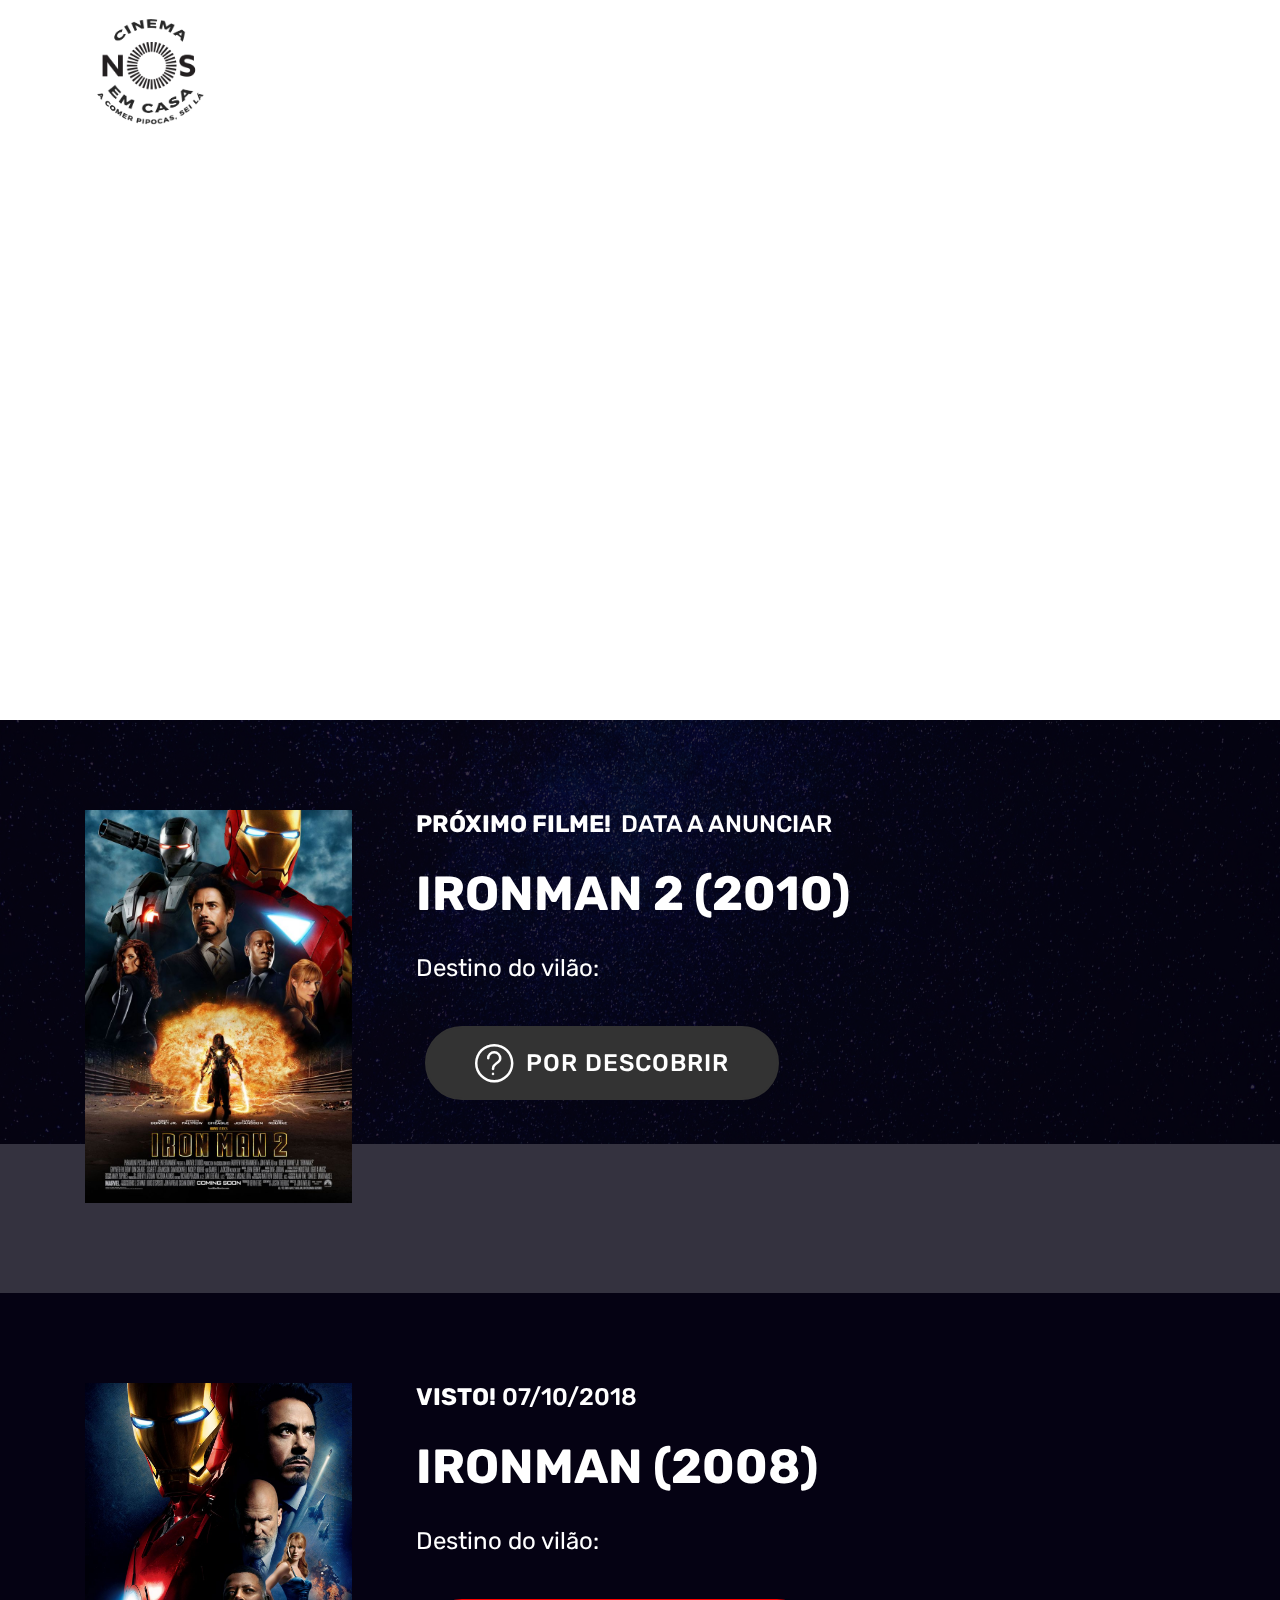
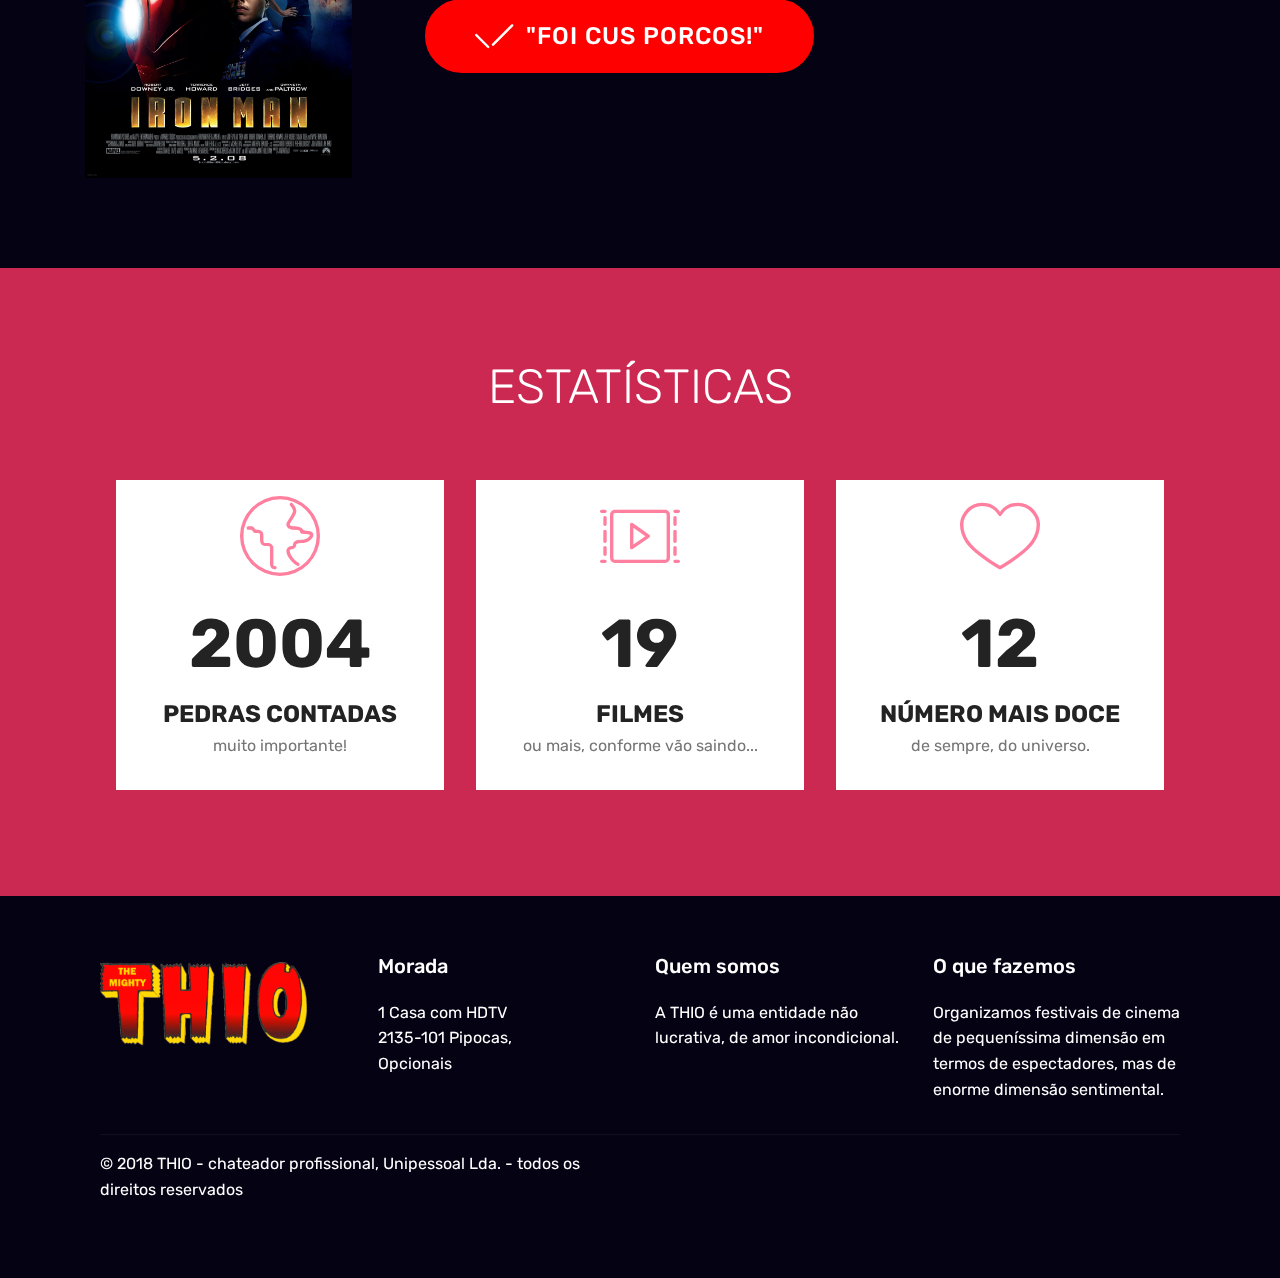
==== commit cbe14a22: "create github pages" ====
--- a/index.html
+++ b/index.html
@@ -59,7 +59,7 @@
     </nav>
 </section>
 
-<section class="engine"><a href="https://mobirise.info/o">free portfolio site templates</a></section><section class="cid-r5MX2jptxh" id="video2-h">
+<section class="engine"><a href="https://mobirise.info/u">bootstrap website templates</a></section><section class="cid-r5MX2jptxh" id="video2-h">
 
     
     
--- a/assets/web/assets/mobirise-icons-bold/mobirise-icons-bold.css
+++ b/assets/web/assets/mobirise-icons-bold/mobirise-icons-bold.css
@@ -0,0 +1,476 @@
+@font-face {
+  font-family: 'mobirise-icons-bold';
+  src:  url('mobirise-icons-bold.eot?m1l4yr');
+  src:  url('mobirise-icons-bold.eot?m1l4yr#iefix') format('embedded-opentype'),
+    url('mobirise-icons-bold.ttf?m1l4yr') format('truetype'),
+    url('mobirise-icons-bold.woff?m1l4yr') format('woff'),
+    url('mobirise-icons-bold.svg?m1l4yr#mobirise-icons-bold') format('svg');
+  font-weight: normal;
+  font-style: normal;
+}
+
+[class^="mbrib-"], [class*="mbrib-"] {
+  /* use !important to prevent issues with browser extensions that change fonts */
+  font-family: 'mobirise-icons-bold' !important;
+  speak: none;
+  font-style: normal;
+  font-weight: normal;
+  font-variant: normal;
+  text-transform: none;
+  line-height: 1;
+
+  /* Better Font Rendering =========== */
+  -webkit-font-smoothing: antialiased;
+  -moz-osx-font-smoothing: grayscale;
+}
+
+.mbrib-add-submenu:before {
+  content: "\e900";
+}
+.mbrib-alert:before {
+  content: "\e901";
+}
+.mbrib-align-center:before {
+  content: "\e902";
+}
+.mbrib-align-justify:before {
+  content: "\e903";
+}
+.mbrib-align-left:before {
+  content: "\e904";
+}
+.mbrib-align-right:before {
+  content: "\e905";
+}
+.mbrib-android:before {
+  content: "\e906";
+}
+.mbrib-apple:before {
+  content: "\e907";
+}
+.mbrib-arrow-down:before {
+  content: "\e908";
+}
+.mbrib-arrow-next:before {
+  content: "\e909";
+}
+.mbrib-arrow-prev:before {
+  content: "\e90a";
+}
+.mbrib-arrow-up:before {
+  content: "\e90b";
+}
+.mbrib-bold:before {
+  content: "\e90c";
+}
+.mbrib-bookmark:before {
+  content: "\e90d";
+}
+.mbrib-bootstrap:before {
+  content: "\e90e";
+}
+.mbrib-briefcase:before {
+  content: "\e90f";
+}
+.mbrib-browse:before {
+  content: "\e910";
+}
+.mbrib-bulleted-list:before {
+  content: "\e911";
+}
+.mbrib-calendar:before {
+  content: "\e912";
+}
+.mbrib-camera:before {
+  content: "\e913";
+}
+.mbrib-cart-add:before {
+  content: "\e914";
+}
+.mbrib-cart-full:before {
+  content: "\e915";
+}
+.mbrib-cash:before {
+  content: "\e916";
+}
+.mbrib-change-style:before {
+  content: "\e917";
+}
+.mbrib-chat:before {
+  content: "\e918";
+}
+.mbrib-clock:before {
+  content: "\e919";
+}
+.mbrib-close:before {
+  content: "\e91a";
+}
+.mbrib-cloud:before {
+  content: "\e91b";
+}
+.mbrib-code:before {
+  content: "\e91c";
+}
+.mbrib-contact-form:before {
+  content: "\e91d";
+}
+.mbrib-credit-card:before {
+  content: "\e91e";
+}
+.mbrib-cursor-click:before {
+  content: "\e91f";
+}
+.mbrib-cust-feedback:before {
+  content: "\e920";
+}
+.mbrib-database:before {
+  content: "\e921";
+}
+.mbrib-delivery:before {
+  content: "\e922";
+}
+.mbrib-desktop:before {
+  content: "\e923";
+}
+.mbrib-devices:before {
+  content: "\e924";
+}
+.mbrib-down:before {
+  content: "\e925";
+}
+.mbrib-download:before {
+  content: "\e926";
+}
+.mbrib-drag-n-drop:before {
+  content: "\e927";
+}
+.mbrib-drag-n-drop2:before {
+  content: "\e928";
+}
+.mbrib-edit:before {
+  content: "\e929";
+}
+.mbrib-edit2:before {
+  content: "\e92a";
+}
+.mbrib-error:before {
+  content: "\e92b";
+}
+.mbrib-extension:before {
+  content: "\e92c";
+}
+.mbrib-features:before {
+  content: "\e92d";
+}
+.mbrib-file:before {
+  content: "\e92e";
+}
+.mbrib-flag:before {
+  content: "\e92f";
+}
+.mbrib-folder:before {
+  content: "\e930";
+}
+.mbrib-gift:before {
+  content: "\e931";
+}
+.mbrib-github:before {
+  content: "\e932";
+}
+.mbrib-globe-2:before {
+  content: "\e933";
+}
+.mbrib-globe:before {
+  content: "\e934";
+}
+.mbrib-growing-chart:before {
+  content: "\e935";
+}
+.mbrib-hearth:before {
+  content: "\e936";
+}
+.mbrib-help:before {
+  content: "\e937";
+}
+.mbrib-home:before {
+  content: "\e938";
+}
+.mbrib-hot-cup:before {
+  content: "\e939";
+}
+.mbrib-idea:before {
+  content: "\e93a";
+}
+.mbrib-image-gallery:before {
+  content: "\e93b";
+}
+.mbrib-image-slider:before {
+  content: "\e93c";
+}
+.mbrib-info:before {
+  content: "\e93d";
+}
+.mbrib-italic:before {
+  content: "\e93e";
+}
+.mbrib-key:before {
+  content: "\e93f";
+}
+.mbrib-laptop:before {
+  content: "\e940";
+}
+.mbrib-layers:before {
+  content: "\e941";
+}
+.mbrib-left-right:before {
+  content: "\e942";
+}
+.mbrib-left:before {
+  content: "\e943";
+}
+.mbrib-letter:before {
+  content: "\e944";
+}
+.mbrib-like:before {
+  content: "\e945";
+}
+.mbrib-link:before {
+  content: "\e946";
+}
+.mbrib-lock:before {
+  content: "\e947";
+}
+.mbrib-login:before {
+  content: "\e948";
+}
+.mbrib-logout:before {
+  content: "\e949";
+}
+.mbrib-magic-stick:before {
+  content: "\e94a";
+}
+.mbrib-map-pin:before {
+  content: "\e94b";
+}
+.mbrib-menu:before {
+  content: "\e94c";
+}
+.mbrib-mobile:before {
+  content: "\e94d";
+}
+.mbrib-mobile2:before {
+  content: "\e94e";
+}
+.mbrib-mobirise:before {
+  content: "\e94f";
+}
+.mbrib-more-horizontal:before {
+  content: "\e950";
+}
+.mbrib-more-vertical:before {
+  content: "\e951";
+}
+.mbrib-music:before {
+  content: "\e952";
+}
+.mbrib-new-file:before {
+  content: "\e953";
+}
+.mbrib-numbered-list:before {
+  content: "\e954";
+}
+.mbrib-opened-folder:before {
+  content: "\e955";
+}
+.mbrib-pages:before {
+  content: "\e956";
+}
+.mbrib-paper-plane:before {
+  content: "\e957";
+}
+.mbrib-paperclip:before {
+  content: "\e958";
+}
+.mbrib-photo:before {
+  content: "\e959";
+}
+.mbrib-photos:before {
+  content: "\e95a";
+}
+.mbrib-pin:before {
+  content: "\e95b";
+}
+.mbrib-play:before {
+  content: "\e95c";
+}
+.mbrib-plus:before {
+  content: "\e95d";
+}
+.mbrib-preview:before {
+  content: "\e95e";
+}
+.mbrib-print:before {
+  content: "\e95f";
+}
+.mbrib-protect:before {
+  content: "\e960";
+}
+.mbrib-question:before {
+  content: "\e961";
+}
+.mbrib-quote-left:before {
+  content: "\e962";
+}
+.mbrib-quote-right:before {
+  content: "\e963";
+}
+.mbrib-redo:before {
+  content: "\e964";
+}
+.mbrib-refresh:before {
+  content: "\e965";
+}
+.mbrib-responsive:before {
+  content: "\e966";
+}
+.mbrib-right:before {
+  content: "\e967";
+}
+.mbrib-rocket:before {
+  content: "\e968";
+}
+.mbrib-sad-face:before {
+  content: "\e969";
+}
+.mbrib-sale:before {
+  content: "\e96a";
+}
+.mbrib-save:before {
+  content: "\e96b";
+}
+.mbrib-search:before {
+  content: "\e96c";
+}
+.mbrib-setting:before {
+  content: "\e96d";
+}
+.mbrib-setting2:before {
+  content: "\e96e";
+}
+.mbrib-setting3:before {
+  content: "\e96f";
+}
+.mbrib-share:before {
+  content: "\e970";
+}
+.mbrib-shopping-bag:before {
+  content: "\e971";
+}
+.mbrib-shopping-basket:before {
+  content: "\e972";
+}
+.mbrib-shopping-cart:before {
+  content: "\e973";
+}
+.mbrib-sites:before {
+  content: "\e974";
+}
+.mbrib-smile-face:before {
+  content: "\e975";
+}
+.mbrib-speed:before {
+  content: "\e976";
+}
+.mbrib-star:before {
+  content: "\e977";
+}
+.mbrib-success:before {
+  content: "\e978";
+}
+.mbrib-sun:before {
+  content: "\e979";
+}
+.mbrib-sun2:before {
+  content: "\e97a";
+}
+.mbrib-tablet-vertical:before {
+  content: "\e97b";
+}
+.mbrib-tablet:before {
+  content: "\e97c";
+}
+.mbrib-target:before {
+  content: "\e97d";
+}
+.mbrib-timer:before {
+  content: "\e97e";
+}
+.mbrib-to-ftp:before {
+  content: "\e97f";
+}
+.mbrib-to-local-drive:before {
+  content: "\e980";
+}
+.mbrib-touch-swipe:before {
+  content: "\e981";
+}
+.mbrib-touch:before {
+  content: "\e982";
+}
+.mbrib-trash:before {
+  content: "\e983";
+}
+.mbrib-underline:before {
+  content: "\e984";
+}
+.mbrib-undo:before {
+  content: "\e985";
+}
+.mbrib-unlink:before {
+  content: "\e986";
+}
+.mbrib-unlock:before {
+  content: "\e987";
+}
+.mbrib-up-down:before {
+  content: "\e988";
+}
+.mbrib-up:before {
+  content: "\e989";
+}
+.mbrib-update:before {
+  content: "\e98a";
+}
+.mbrib-upload:before {
+  content: "\e98b";
+}
+.mbrib-user:before {
+  content: "\e98c";
+}
+.mbrib-user2:before {
+  content: "\e98d";
+}
+.mbrib-users:before {
+  content: "\e98e";
+}
+.mbrib-video-play:before {
+  content: "\e98f";
+}
+.mbrib-video:before {
+  content: "\e990";
+}
+.mbrib-watch:before {
+  content: "\e991";
+}
+.mbrib-website-theme:before {
+  content: "\e992";
+}
+.mbrib-wifi:before {
+  content: "\e993";
+}
+.mbrib-windows:before {
+  content: "\e994";
+}
+.mbrib-zoom-out:before {
+  content: "\e995";
+}
--- a/assets/web/assets/mobirise-icons/mobirise-icons.css
+++ b/assets/web/assets/mobirise-icons/mobirise-icons.css
@@ -0,0 +1,476 @@
+@font-face {
+  font-family: 'MobiriseIcons';
+  src:  url('mobirise-icons.eot?spat4u');
+  src:  url('mobirise-icons.eot?spat4u#iefix') format('embedded-opentype'),
+    url('mobirise-icons.ttf?spat4u') format('truetype'),
+    url('mobirise-icons.woff?spat4u') format('woff'),
+    url('mobirise-icons.svg?spat4u#MobiriseIcons') format('svg');
+  font-weight: normal;
+  font-style: normal;
+}
+
+[class^="mbri-"], [class*=" mbri-"] {
+  /* use !important to prevent issues with browser extensions that change fonts */
+  font-family: MobiriseIcons !important;
+  speak: none;
+  font-style: normal;
+  font-weight: normal;
+  font-variant: normal;
+  text-transform: none;
+  line-height: 1;
+
+  /* Better Font Rendering =========== */
+  -webkit-font-smoothing: antialiased;
+  -moz-osx-font-smoothing: grayscale;
+}
+
+.mbri-add-submenu:before {
+  content: "\e900";
+}
+.mbri-alert:before {
+  content: "\e901";
+}
+.mbri-align-center:before {
+  content: "\e902";
+}
+.mbri-align-justify:before {
+  content: "\e903";
+}
+.mbri-align-left:before {
+  content: "\e904";
+}
+.mbri-align-right:before {
+  content: "\e905";
+}
+.mbri-android:before {
+  content: "\e906";
+}
+.mbri-apple:before {
+  content: "\e907";
+}
+.mbri-arrow-down:before {
+  content: "\e908";
+}
+.mbri-arrow-next:before {
+  content: "\e909";
+}
+.mbri-arrow-prev:before {
+  content: "\e90a";
+}
+.mbri-arrow-up:before {
+  content: "\e90b";
+}
+.mbri-bold:before {
+  content: "\e90c";
+}
+.mbri-bookmark:before {
+  content: "\e90d";
+}
+.mbri-bootstrap:before {
+  content: "\e90e";
+}
+.mbri-briefcase:before {
+  content: "\e90f";
+}
+.mbri-browse:before {
+  content: "\e910";
+}
+.mbri-bulleted-list:before {
+  content: "\e911";
+}
+.mbri-calendar:before {
+  content: "\e912";
+}
+.mbri-camera:before {
+  content: "\e913";
+}
+.mbri-cart-add:before {
+  content: "\e914";
+}
+.mbri-cart-full:before {
+  content: "\e915";
+}
+.mbri-cash:before {
+  content: "\e916";
+}
+.mbri-change-style:before {
+  content: "\e917";
+}
+.mbri-chat:before {
+  content: "\e918";
+}
+.mbri-clock:before {
+  content: "\e919";
+}
+.mbri-close:before {
+  content: "\e91a";
+}
+.mbri-cloud:before {
+  content: "\e91b";
+}
+.mbri-code:before {
+  content: "\e91c";
+}
+.mbri-contact-form:before {
+  content: "\e91d";
+}
+.mbri-credit-card:before {
+  content: "\e91e";
+}
+.mbri-cursor-click:before {
+  content: "\e91f";
+}
+.mbri-cust-feedback:before {
+  content: "\e920";
+}
+.mbri-database:before {
+  content: "\e921";
+}
+.mbri-delivery:before {
+  content: "\e922";
+}
+.mbri-desktop:before {
+  content: "\e923";
+}
+.mbri-devices:before {
+  content: "\e924";
+}
+.mbri-down:before {
+  content: "\e925";
+}
+.mbri-download:before {
+  content: "\e989";
+}
+.mbri-drag-n-drop:before {
+  content: "\e927";
+}
+.mbri-drag-n-drop2:before {
+  content: "\e928";
+}
+.mbri-edit:before {
+  content: "\e929";
+}
+.mbri-edit2:before {
+  content: "\e92a";
+}
+.mbri-error:before {
+  content: "\e92b";
+}
+.mbri-extension:before {
+  content: "\e92c";
+}
+.mbri-features:before {
+  content: "\e92d";
+}
+.mbri-file:before {
+  content: "\e92e";
+}
+.mbri-flag:before {
+  content: "\e92f";
+}
+.mbri-folder:before {
+  content: "\e930";
+}
+.mbri-gift:before {
+  content: "\e931";
+}
+.mbri-github:before {
+  content: "\e932";
+}
+.mbri-globe:before {
+  content: "\e933";
+}
+.mbri-globe-2:before {
+  content: "\e934";
+}
+.mbri-growing-chart:before {
+  content: "\e935";
+}
+.mbri-hearth:before {
+  content: "\e936";
+}
+.mbri-help:before {
+  content: "\e937";
+}
+.mbri-home:before {
+  content: "\e938";
+}
+.mbri-hot-cup:before {
+  content: "\e939";
+}
+.mbri-idea:before {
+  content: "\e93a";
+}
+.mbri-image-gallery:before {
+  content: "\e93b";
+}
+.mbri-image-slider:before {
+  content: "\e93c";
+}
+.mbri-info:before {
+  content: "\e93d";
+}
+.mbri-italic:before {
+  content: "\e93e";
+}
+.mbri-key:before {
+  content: "\e93f";
+}
+.mbri-laptop:before {
+  content: "\e940";
+}
+.mbri-layers:before {
+  content: "\e941";
+}
+.mbri-left-right:before {
+  content: "\e942";
+}
+.mbri-left:before {
+  content: "\e943";
+}
+.mbri-letter:before {
+  content: "\e944";
+}
+.mbri-like:before {
+  content: "\e945";
+}
+.mbri-link:before {
+  content: "\e946";
+}
+.mbri-lock:before {
+  content: "\e947";
+}
+.mbri-login:before {
+  content: "\e948";
+}
+.mbri-logout:before {
+  content: "\e949";
+}
+.mbri-magic-stick:before {
+  content: "\e94a";
+}
+.mbri-map-pin:before {
+  content: "\e94b";
+}
+.mbri-menu:before {
+  content: "\e94c";
+}
+.mbri-mobile:before {
+  content: "\e94d";
+}
+.mbri-mobile2:before {
+  content: "\e94e";
+}
+.mbri-mobirise:before {
+  content: "\e94f";
+}
+.mbri-more-horizontal:before {
+  content: "\e950";
+}
+.mbri-more-vertical:before {
+  content: "\e951";
+}
+.mbri-music:before {
+  content: "\e952";
+}
+.mbri-new-file:before {
+  content: "\e953";
+}
+.mbri-numbered-list:before {
+  content: "\e954";
+}
+.mbri-opened-folder:before {
+  content: "\e955";
+}
+.mbri-pages:before {
+  content: "\e956";
+}
+.mbri-paper-plane:before {
+  content: "\e957";
+}
+.mbri-paperclip:before {
+  content: "\e958";
+}
+.mbri-photo:before {
+  content: "\e959";
+}
+.mbri-photos:before {
+  content: "\e95a";
+}
+.mbri-pin:before {
+  content: "\e95b";
+}
+.mbri-play:before {
+  content: "\e95c";
+}
+.mbri-plus:before {
+  content: "\e95d";
+}
+.mbri-preview:before {
+  content: "\e95e";
+}
+.mbri-print:before {
+  content: "\e95f";
+}
+.mbri-protect:before {
+  content: "\e960";
+}
+.mbri-question:before {
+  content: "\e961";
+}
+.mbri-quote-left:before {
+  content: "\e962";
+}
+.mbri-quote-right:before {
+  content: "\e963";
+}
+.mbri-refresh:before {
+  content: "\e964";
+}
+.mbri-responsive:before {
+  content: "\e965";
+}
+.mbri-right:before {
+  content: "\e966";
+}
+.mbri-rocket:before {
+  content: "\e967";
+}
+.mbri-sad-face:before {
+  content: "\e968";
+}
+.mbri-sale:before {
+  content: "\e969";
+}
+.mbri-save:before {
+  content: "\e96a";
+}
+.mbri-search:before {
+  content: "\e96b";
+}
+.mbri-setting:before {
+  content: "\e96c";
+}
+.mbri-setting2:before {
+  content: "\e96d";
+}
+.mbri-setting3:before {
+  content: "\e96e";
+}
+.mbri-share:before {
+  content: "\e96f";
+}
+.mbri-shopping-bag:before {
+  content: "\e970";
+}
+.mbri-shopping-basket:before {
+  content: "\e971";
+}
+.mbri-shopping-cart:before {
+  content: "\e972";
+}
+.mbri-sites:before {
+  content: "\e973";
+}
+.mbri-smile-face:before {
+  content: "\e974";
+}
+.mbri-speed:before {
+  content: "\e975";
+}
+.mbri-star:before {
+  content: "\e976";
+}
+.mbri-success:before {
+  content: "\e977";
+}
+.mbri-sun:before {
+  content: "\e978";
+}
+.mbri-sun2:before {
+  content: "\e979";
+}
+.mbri-tablet:before {
+  content: "\e97a";
+}
+.mbri-tablet-vertical:before {
+  content: "\e97b";
+}
+.mbri-target:before {
+  content: "\e97c";
+}
+.mbri-timer:before {
+  content: "\e97d";
+}
+.mbri-to-ftp:before {
+  content: "\e97e";
+}
+.mbri-to-local-drive:before {
+  content: "\e97f";
+}
+.mbri-touch-swipe:before {
+  content: "\e980";
+}
+.mbri-touch:before {
+  content: "\e981";
+}
+.mbri-trash:before {
+  content: "\e982";
+}
+.mbri-underline:before {
+  content: "\e983";
+}
+.mbri-unlink:before {
+  content: "\e984";
+}
+.mbri-unlock:before {
+  content: "\e985";
+}
+.mbri-up-down:before {
+  content: "\e986";
+}
+.mbri-up:before {
+  content: "\e987";
+}
+.mbri-update:before {
+  content: "\e988";
+}
+.mbri-upload:before {
+ content: "\e926"; 
+}
+.mbri-user:before {
+  content: "\e98a";
+}
+.mbri-user2:before {
+  content: "\e98b";
+}
+.mbri-users:before {
+  content: "\e98c";
+}
+.mbri-video:before {
+  content: "\e98d";
+}
+.mbri-video-play:before {
+  content: "\e98e";
+}
+.mbri-watch:before {
+  content: "\e98f";
+}
+.mbri-website-theme:before {
+  content: "\e990";
+}
+.mbri-wifi:before {
+  content: "\e991";
+}
+.mbri-windows:before {
+  content: "\e992";
+}
+.mbri-zoom-out:before {
+  content: "\e993";
+}
+.mbri-redo:before {
+  content: "\e994";
+}
+.mbri-undo:before {
+  content: "\e995";
+}
--- a/assets/soundcloud-plugin/style.css
+++ b/assets/soundcloud-plugin/style.css
@@ -0,0 +1,57 @@
+.addons-container {
+  position: relative;
+  margin-left: auto;
+  margin-right: auto;
+  padding-right: 15px;
+  padding-left: 15px; }
+  @media (min-width: 576px) {
+    .addons-container {
+      padding-right: 15px;
+      padding-left: 15px; } }
+  @media (min-width: 768px) {
+    .addons-container {
+      padding-right: 15px;
+      padding-left: 15px; } }
+  @media (min-width: 992px) {
+    .addons-container {
+      padding-right: 15px;
+      padding-left: 15px; } }
+  @media (min-width: 1200px) {
+    .addons-container {
+      padding-right: 15px;
+      padding-left: 15px; } }
+  @media (min-width: 576px) {
+    .addons-container {
+      width: 540px;
+      max-width: 100%; } }
+  @media (min-width: 768px) {
+    .addons-container {
+      width: 720px;
+      max-width: 100%; } }
+  @media (min-width: 992px) {
+    .addons-container {
+      width: 960px;
+      max-width: 100%; } }
+  @media (min-width: 1200px) {
+    .addons-container {
+      width: 1140px;
+      max-width: 100%; } }
+
+.addons-container-inner{
+    position: relative;
+    width: 100%;
+    min-height: 1px;
+    padding-right: 15px;
+    padding-left: 15px;
+}
+@media (min-width: 567px) {
+    .addons-container-inner{
+        -ms-flex: 0 0 66.666667%;
+        flex: 0 0 66.666667%;
+        max-width: 66.666667%;
+    }
+}
+.addons-row{
+    display: flex;
+    justify-content:center;
+}--- a/assets/socicon/css/styles.css
+++ b/assets/socicon/css/styles.css
@@ -0,0 +1,544 @@
+@charset "UTF-8";
+
+@font-face {
+  font-family: "socicon";
+  src:url("../fonts/socicon.eot");
+  src:url("../fonts/socicon.eot?#iefix") format("embedded-opentype"),
+    url("../fonts/socicon.woff") format("woff"),
+    url("../fonts/socicon.ttf") format("truetype"),
+    url("../fonts/socicon.svg#socicon") format("svg");
+  font-weight: normal;
+  font-style: normal;
+
+}
+
+[data-icon]:before {
+  font-family: "socicon" !important;
+  content: attr(data-icon);
+  font-style: normal !important;
+  font-weight: normal !important;
+  font-variant: normal !important;
+  text-transform: none !important;
+  speak: none;
+  line-height: 1;
+  -webkit-font-smoothing: antialiased;
+  -moz-osx-font-smoothing: grayscale;
+}
+
+[class^="socicon-"]:before,
+[class*=" socicon-"]:before {
+  font-family: "socicon" !important;
+  font-style: normal !important;
+  font-weight: normal !important;
+  font-variant: normal !important;
+  text-transform: none !important;
+  speak: none;
+  line-height: 1;
+  -webkit-font-smoothing: antialiased;
+  -moz-osx-font-smoothing: grayscale;
+}
+
+.socicon-modelmayhem:before {
+  content: "\e000";
+}
+.socicon-mixcloud:before {
+  content: "\e001";
+}
+.socicon-drupal:before {
+  content: "\e002";
+}
+.socicon-swarm:before {
+  content: "\e003";
+}
+.socicon-istock:before {
+  content: "\e004";
+}
+.socicon-yammer:before {
+  content: "\e005";
+}
+.socicon-ello:before {
+  content: "\e006";
+}
+.socicon-stackoverflow:before {
+  content: "\e007";
+}
+.socicon-persona:before {
+  content: "\e008";
+}
+.socicon-triplej:before {
+  content: "\e009";
+}
+.socicon-houzz:before {
+  content: "\e00a";
+}
+.socicon-rss:before {
+  content: "\e00b";
+}
+.socicon-paypal:before {
+  content: "\e00c";
+}
+.socicon-odnoklassniki:before {
+  content: "\e00d";
+}
+.socicon-airbnb:before {
+  content: "\e00e";
+}
+.socicon-periscope:before {
+  content: "\e00f";
+}
+.socicon-outlook:before {
+  content: "\e010";
+}
+.socicon-coderwall:before {
+  content: "\e011";
+}
+.socicon-tripadvisor:before {
+  content: "\e012";
+}
+.socicon-appnet:before {
+  content: "\e013";
+}
+.socicon-goodreads:before {
+  content: "\e014";
+}
+.socicon-tripit:before {
+  content: "\e015";
+}
+.socicon-lanyrd:before {
+  content: "\e016";
+}
+.socicon-slideshare:before {
+  content: "\e017";
+}
+.socicon-buffer:before {
+  content: "\e018";
+}
+.socicon-disqus:before {
+  content: "\e019";
+}
+.socicon-vkontakte:before {
+  content: "\e01a";
+}
+.socicon-whatsapp:before {
+  content: "\e01b";
+}
+.socicon-patreon:before {
+  content: "\e01c";
+}
+.socicon-storehouse:before {
+  content: "\e01d";
+}
+.socicon-pocket:before {
+  content: "\e01e";
+}
+.socicon-mail:before {
+  content: "\e01f";
+}
+.socicon-blogger:before {
+  content: "\e020";
+}
+.socicon-technorati:before {
+  content: "\e021";
+}
+.socicon-reddit:before {
+  content: "\e022";
+}
+.socicon-dribbble:before {
+  content: "\e023";
+}
+.socicon-stumbleupon:before {
+  content: "\e024";
+}
+.socicon-digg:before {
+  content: "\e025";
+}
+.socicon-envato:before {
+  content: "\e026";
+}
+.socicon-behance:before {
+  content: "\e027";
+}
+.socicon-delicious:before {
+  content: "\e028";
+}
+.socicon-deviantart:before {
+  content: "\e029";
+}
+.socicon-forrst:before {
+  content: "\e02a";
+}
+.socicon-play:before {
+  content: "\e02b";
+}
+.socicon-zerply:before {
+  content: "\e02c";
+}
+.socicon-wikipedia:before {
+  content: "\e02d";
+}
+.socicon-apple:before {
+  content: "\e02e";
+}
+.socicon-flattr:before {
+  content: "\e02f";
+}
+.socicon-github:before {
+  content: "\e030";
+}
+.socicon-renren:before {
+  content: "\e031";
+}
+.socicon-friendfeed:before {
+  content: "\e032";
+}
+.socicon-newsvine:before {
+  content: "\e033";
+}
+.socicon-identica:before {
+  content: "\e034";
+}
+.socicon-bebo:before {
+  content: "\e035";
+}
+.socicon-zynga:before {
+  content: "\e036";
+}
+.socicon-steam:before {
+  content: "\e037";
+}
+.socicon-xbox:before {
+  content: "\e038";
+}
+.socicon-windows:before {
+  content: "\e039";
+}
+.socicon-qq:before {
+  content: "\e03a";
+}
+.socicon-douban:before {
+  content: "\e03b";
+}
+.socicon-meetup:before {
+  content: "\e03c";
+}
+.socicon-playstation:before {
+  content: "\e03d";
+}
+.socicon-android:before {
+  content: "\e03e";
+}
+.socicon-snapchat:before {
+  content: "\e03f";
+}
+.socicon-twitter:before {
+  content: "\e040";
+}
+.socicon-facebook:before {
+  content: "\e041";
+}
+.socicon-googleplus:before {
+  content: "\e042";
+}
+.socicon-pinterest:before {
+  content: "\e043";
+}
+.socicon-foursquare:before {
+  content: "\e044";
+}
+.socicon-yahoo:before {
+  content: "\e045";
+}
+.socicon-skype:before {
+  content: "\e046";
+}
+.socicon-yelp:before {
+  content: "\e047";
+}
+.socicon-feedburner:before {
+  content: "\e048";
+}
+.socicon-linkedin:before {
+  content: "\e049";
+}
+.socicon-viadeo:before {
+  content: "\e04a";
+}
+.socicon-xing:before {
+  content: "\e04b";
+}
+.socicon-myspace:before {
+  content: "\e04c";
+}
+.socicon-soundcloud:before {
+  content: "\e04d";
+}
+.socicon-spotify:before {
+  content: "\e04e";
+}
+.socicon-grooveshark:before {
+  content: "\e04f";
+}
+.socicon-lastfm:before {
+  content: "\e050";
+}
+.socicon-youtube:before {
+  content: "\e051";
+}
+.socicon-vimeo:before {
+  content: "\e052";
+}
+.socicon-dailymotion:before {
+  content: "\e053";
+}
+.socicon-vine:before {
+  content: "\e054";
+}
+.socicon-flickr:before {
+  content: "\e055";
+}
+.socicon-500px:before {
+  content: "\e056";
+}
+.socicon-wordpress:before {
+  content: "\e058";
+}
+.socicon-tumblr:before {
+  content: "\e059";
+}
+.socicon-twitch:before {
+  content: "\e05a";
+}
+.socicon-8tracks:before {
+  content: "\e05b";
+}
+.socicon-amazon:before {
+  content: "\e05c";
+}
+.socicon-icq:before {
+  content: "\e05d";
+}
+.socicon-smugmug:before {
+  content: "\e05e";
+}
+.socicon-ravelry:before {
+  content: "\e05f";
+}
+.socicon-weibo:before {
+  content: "\e060";
+}
+.socicon-baidu:before {
+  content: "\e061";
+}
+.socicon-angellist:before {
+  content: "\e062";
+}
+.socicon-ebay:before {
+  content: "\e063";
+}
+.socicon-imdb:before {
+  content: "\e064";
+}
+.socicon-stayfriends:before {
+  content: "\e065";
+}
+.socicon-residentadvisor:before {
+  content: "\e066";
+}
+.socicon-google:before {
+  content: "\e067";
+}
+.socicon-yandex:before {
+  content: "\e068";
+}
+.socicon-sharethis:before {
+  content: "\e069";
+}
+.socicon-bandcamp:before {
+  content: "\e06a";
+}
+.socicon-itunes:before {
+  content: "\e06b";
+}
+.socicon-deezer:before {
+  content: "\e06c";
+}
+.socicon-telegram:before {
+  content: "\e06e";
+}
+.socicon-openid:before {
+  content: "\e06f";
+}
+.socicon-amplement:before {
+  content: "\e070";
+}
+.socicon-viber:before {
+  content: "\e071";
+}
+.socicon-zomato:before {
+  content: "\e072";
+}
+.socicon-draugiem:before {
+  content: "\e074";
+}
+.socicon-endomodo:before {
+  content: "\e075";
+}
+.socicon-filmweb:before {
+  content: "\e076";
+}
+.socicon-stackexchange:before {
+  content: "\e077";
+}
+.socicon-wykop:before {
+  content: "\e078";
+}
+.socicon-teamspeak:before {
+  content: "\e079";
+}
+.socicon-teamviewer:before {
+  content: "\e07a";
+}
+.socicon-ventrilo:before {
+  content: "\e07b";
+}
+.socicon-younow:before {
+  content: "\e07c";
+}
+.socicon-raidcall:before {
+  content: "\e07d";
+}
+.socicon-mumble:before {
+  content: "\e07e";
+}
+.socicon-medium:before {
+  content: "\e06d";
+}
+.socicon-bebee:before {
+  content: "\e07f";
+}
+.socicon-hitbox:before {
+  content: "\e080";
+}
+.socicon-reverbnation:before {
+  content: "\e081";
+}
+.socicon-formulr:before {
+  content: "\e082";
+}
+.socicon-instagram:before {
+  content: "\e057";
+}
+.socicon-battlenet:before {
+  content: "\e083";
+}
+.socicon-chrome:before {
+  content: "\e084";
+}
+.socicon-discord:before {
+  content: "\e086";
+}
+.socicon-issuu:before {
+  content: "\e087";
+}
+.socicon-macos:before {
+  content: "\e088";
+}
+.socicon-firefox:before {
+  content: "\e089";
+}
+.socicon-opera:before {
+  content: "\e08d";
+}
+.socicon-keybase:before {
+  content: "\e090";
+}
+.socicon-alliance:before {
+  content: "\e091";
+}
+.socicon-livejournal:before {
+  content: "\e092";
+}
+.socicon-googlephotos:before {
+  content: "\e093";
+}
+.socicon-horde:before {
+  content: "\e094";
+}
+.socicon-etsy:before {
+  content: "\e095";
+}
+.socicon-zapier:before {
+  content: "\e096";
+}
+.socicon-google-scholar:before {
+  content: "\e097";
+}
+.socicon-researchgate:before {
+  content: "\e098";
+}
+.socicon-wechat:before {
+  content: "\e099";
+}
+.socicon-strava:before {
+  content: "\e09a";
+}
+.socicon-line:before {
+  content: "\e09b";
+}
+.socicon-lyft:before {
+  content: "\e09c";
+}
+.socicon-uber:before {
+  content: "\e09d";
+}
+.socicon-songkick:before {
+  content: "\e09e";
+}
+.socicon-viewbug:before {
+  content: "\e09f";
+}
+.socicon-googlegroups:before {
+  content: "\e0a0";
+}
+.socicon-quora:before {
+  content: "\e073";
+}
+.socicon-diablo:before {
+  content: "\e085";
+}
+.socicon-blizzard:before {
+  content: "\e0a1";
+}
+.socicon-hearthstone:before {
+  content: "\e08b";
+}
+.socicon-heroes:before {
+  content: "\e08a";
+}
+.socicon-overwatch:before {
+  content: "\e08c";
+}
+.socicon-warcraft:before {
+  content: "\e08e";
+}
+.socicon-starcraft:before {
+  content: "\e08f";
+}
+.socicon-beam:before {
+  content: "\e0a2";
+}
+.socicon-curse:before {
+  content: "\e0a3";
+}
+.socicon-player:before {
+  content: "\e0a4";
+}
+.socicon-streamjar:before {
+  content: "\e0a5";
+}
+.socicon-nintendo:before {
+  content: "\e0a6";
+}
+.socicon-hellocoton:before {
+  content: "\e0a7";
+}
--- a/assets/dropdown/css/style.css
+++ b/assets/dropdown/css/style.css
@@ -0,0 +1,265 @@
+.navbar-dropdown {
+  left: 0;
+  padding: 0;
+  position: absolute;
+  right: 0;
+  top: 0;
+  transition: all 0.45s ease;
+  z-index: 1030;
+  background: #282828; }
+  .navbar-dropdown .navbar-logo {
+    margin-right: 0.8rem;
+    transition: margin 0.3s ease-in-out;
+    vertical-align: middle; }
+    .navbar-dropdown .navbar-logo img {
+      height: 3.125rem;
+      transition: all 0.3s ease-in-out; }
+    .navbar-dropdown .navbar-logo.mbr-iconfont {
+      font-size: 3.125rem;
+      line-height: 3.125rem; }
+  .navbar-dropdown .navbar-caption {
+    font-weight: 700;
+    white-space: normal;
+    vertical-align: -4px;
+    line-height: 3.125rem !important; }
+    .navbar-dropdown .navbar-caption, .navbar-dropdown .navbar-caption:hover {
+      color: inherit;
+      text-decoration: none; }
+  .navbar-dropdown .mbr-iconfont + .navbar-caption {
+    vertical-align: -1px; }
+  .navbar-dropdown.navbar-fixed-top {
+    position: fixed; }
+  .navbar-dropdown .navbar-brand span {
+    vertical-align: -4px; }
+  .navbar-dropdown.bg-color.transparent {
+    background: none; }
+  .navbar-dropdown.navbar-short .navbar-brand {
+    padding: 0.625rem 0; }
+    .navbar-dropdown.navbar-short .navbar-brand span {
+      vertical-align: -1px; }
+  .navbar-dropdown.navbar-short .navbar-caption {
+    line-height: 2.375rem !important;
+    vertical-align: -2px; }
+  .navbar-dropdown.navbar-short .navbar-logo {
+    margin-right: 0.5rem; }
+    .navbar-dropdown.navbar-short .navbar-logo img {
+      height: 2.375rem; }
+    .navbar-dropdown.navbar-short .navbar-logo.mbr-iconfont {
+      font-size: 2.375rem;
+      line-height: 2.375rem; }
+  .navbar-dropdown.navbar-short .mbr-table-cell {
+    height: 3.625rem; }
+  .navbar-dropdown .navbar-close {
+    left: 0.6875rem;
+    position: fixed;
+    top: 0.75rem;
+    z-index: 1000; }
+  .navbar-dropdown .hamburger-icon {
+    content: "";
+    display: inline-block;
+    vertical-align: middle;
+    width: 16px;
+    -webkit-box-shadow: 0 -6px 0 1px #282828,0 0 0 1px #282828,0 6px 0 1px #282828;
+    -moz-box-shadow: 0 -6px 0 1px #282828,0 0 0 1px #282828,0 6px 0 1px #282828;
+    box-shadow: 0 -6px 0 1px #282828,0 0 0 1px #282828,0 6px 0 1px #282828; }
+
+.dropdown-menu .dropdown-toggle[data-toggle="dropdown-submenu"]::after {
+  border-bottom: 0.35em solid transparent;
+  border-left: 0.35em solid;
+  border-right: 0;
+  border-top: 0.35em solid transparent;
+  margin-left: 0.3rem; }
+
+.dropdown-menu .dropdown-item:focus {
+  outline: 0; }
+
+.nav-dropdown {
+  font-size: 0.75rem;
+  font-weight: 500;
+  height: auto !important; }
+  .nav-dropdown .nav-btn {
+    padding-left: 1rem; }
+  .nav-dropdown .link {
+    margin: .667em 1.667em;
+    font-weight: 500;
+    padding: 0;
+    transition: color .2s ease-in-out; }
+    .nav-dropdown .link.dropdown-toggle {
+      margin-right: 2.583em; }
+      .nav-dropdown .link.dropdown-toggle::after {
+        margin-left: .25rem;
+        border-top: 0.35em solid;
+        border-right: 0.35em solid transparent;
+        border-left: 0.35em solid transparent;
+        border-bottom: 0; }
+      .nav-dropdown .link.dropdown-toggle[aria-expanded="true"] {
+        margin: 0;
+        padding: 0.667em 3.263em  0.667em 1.667em; }
+  .nav-dropdown .link::after,
+  .nav-dropdown .dropdown-item::after {
+    color: inherit; }
+  .nav-dropdown .btn {
+    font-size: 0.75rem;
+    font-weight: 700;
+    letter-spacing: 0;
+    margin-bottom: 0;
+    padding-left: 1.25rem;
+    padding-right: 1.25rem; }
+  .nav-dropdown .dropdown-menu {
+    border-radius: 0;
+    border: 0;
+    left: 0;
+    margin: 0;
+    padding-bottom: 1.25rem;
+    padding-top: 1.25rem;
+    position: relative; }
+  .nav-dropdown .dropdown-submenu {
+    margin-left: 0.125rem;
+    top: 0; }
+  .nav-dropdown .dropdown-item {
+    font-weight: 500;
+    line-height: 2;
+    padding: 0.3846em 4.615em 0.3846em 1.5385em;
+    position: relative;
+    transition: color .2s ease-in-out, background-color .2s ease-in-out; }
+    .nav-dropdown .dropdown-item::after {
+      margin-top: -0.3077em;
+      position: absolute;
+      right: 1.1538em;
+      top: 50%; }
+    .nav-dropdown .dropdown-item:focus, .nav-dropdown .dropdown-item:hover {
+      background: none; }
+
+@media (max-width: 767px) {
+  .nav-dropdown.navbar-toggleable-sm {
+    bottom: 0;
+    display: none;
+    left: 0;
+    overflow-x: hidden;
+    position: fixed;
+    top: 0;
+    transform: translateX(-100%);
+    -ms-transform: translateX(-100%);
+    -webkit-transform: translateX(-100%);
+    width: 18.75rem;
+    z-index: 999; } }
+.nav-dropdown.navbar-toggleable-xl {
+  bottom: 0;
+  display: none;
+  left: 0;
+  overflow-x: hidden;
+  position: fixed;
+  top: 0;
+  transform: translateX(-100%);
+  -ms-transform: translateX(-100%);
+  -webkit-transform: translateX(-100%);
+  width: 18.75rem;
+  z-index: 999; }
+
+.nav-dropdown-sm {
+  display: block !important;
+  overflow-x: hidden;
+  overflow: auto;
+  padding-top: 3.875rem; }
+  .nav-dropdown-sm::after {
+    content: "";
+    display: block;
+    height: 3rem;
+    width: 100%; }
+  .nav-dropdown-sm.collapse.in ~ .navbar-close {
+    display: block !important; }
+  .nav-dropdown-sm.collapsing, .nav-dropdown-sm.collapse.in {
+    transform: translateX(0);
+    -ms-transform: translateX(0);
+    -webkit-transform: translateX(0);
+    transition: all 0.25s ease-out;
+    -webkit-transition: all 0.25s ease-out;
+    background: #282828; }
+  .nav-dropdown-sm.collapsing[aria-expanded="false"] {
+    transform: translateX(-100%);
+    -ms-transform: translateX(-100%);
+    -webkit-transform: translateX(-100%); }
+  .nav-dropdown-sm .nav-item {
+    display: block;
+    margin-left: 0 !important;
+    padding-left: 0; }
+  .nav-dropdown-sm .link,
+  .nav-dropdown-sm .dropdown-item {
+    border-top: 1px dotted rgba(255, 255, 255, 0.1);
+    font-size: 0.8125rem;
+    line-height: 1.6;
+    margin: 0 !important;
+    padding: 0.875rem 2.4rem 0.875rem 1.5625rem !important;
+    position: relative;
+    white-space: normal; }
+    .nav-dropdown-sm .link:focus, .nav-dropdown-sm .link:hover,
+    .nav-dropdown-sm .dropdown-item:focus,
+    .nav-dropdown-sm .dropdown-item:hover {
+      background: rgba(0, 0, 0, 0.2) !important;
+      color: #c0a375; }
+  .nav-dropdown-sm .nav-btn {
+    position: relative;
+    padding: 1.5625rem 1.5625rem 0 1.5625rem; }
+    .nav-dropdown-sm .nav-btn::before {
+      border-top: 1px dotted rgba(255, 255, 255, 0.1);
+      content: "";
+      left: 0;
+      position: absolute;
+      top: 0;
+      width: 100%; }
+    .nav-dropdown-sm .nav-btn + .nav-btn {
+      padding-top: 0.625rem; }
+      .nav-dropdown-sm .nav-btn + .nav-btn::before {
+        display: none; }
+  .nav-dropdown-sm .btn {
+    padding: 0.625rem 0; }
+  .nav-dropdown-sm .dropdown-toggle[data-toggle="dropdown-submenu"]::after {
+    margin-left: .25rem;
+    border-top: 0.35em solid;
+    border-right: 0.35em solid transparent;
+    border-left: 0.35em solid transparent;
+    border-bottom: 0; }
+  .nav-dropdown-sm .dropdown-toggle[data-toggle="dropdown-submenu"][aria-expanded="true"]::after {
+    border-top: 0;
+    border-right: 0.35em solid transparent;
+    border-left: 0.35em solid transparent;
+    border-bottom: 0.35em solid; }
+  .nav-dropdown-sm .dropdown-menu {
+    margin: 0;
+    padding: 0;
+    position: relative;
+    top: 0;
+    left: 0;
+    width: 100%;
+    border: 0;
+    float: none;
+    border-radius: 0;
+    background: none; }
+  .nav-dropdown-sm .dropdown-submenu {
+    left: 100%;
+    margin-left: 0.125rem;
+    margin-top: -1.25rem;
+    top: 0; }
+
+.navbar-toggleable-sm .nav-dropdown .dropdown-menu {
+  position: absolute; }
+
+.navbar-toggleable-sm .nav-dropdown .dropdown-submenu {
+  left: 100%;
+  margin-left: 0.125rem;
+  margin-top: -1.25rem;
+  top: 0; }
+
+.navbar-toggleable-sm.opened .nav-dropdown .dropdown-menu {
+  position: relative; }
+
+.navbar-toggleable-sm.opened .nav-dropdown .dropdown-submenu {
+  left: 0;
+  margin-left: 00rem;
+  margin-top: 0rem;
+  top: 0; }
+
+.is-builder .nav-dropdown.collapsing {
+  transition: none !important; }
+
+/*# sourceMappingURL=style.css.map */
--- a/assets/theme/css/style.css
+++ b/assets/theme/css/style.css
@@ -0,0 +1,13 @@
+/*!
+ * Mobirise v4 theme (https://mobirise.com/)
+ * Copyright 2017 Mobirise
+ */section{background-color:#eeeeee}section,.container,.container-fluid{position:relative;word-wrap:break-word}a.mbr-iconfont:hover{text-decoration:none}.article .lead p,.article .lead ul,.article .lead ol,.article .lead pre,.article .lead blockquote{margin-bottom:0}a{font-style:normal;font-weight:400;cursor:pointer}a,a:hover{text-decoration:none}figure{margin-bottom:0}body{color:#232323}h1,h2,h3,h4,h5,h6,.h1,.h2,.h3,.h4,.h5,.h6,.display-1,.display-2,.display-3,.display-4{line-height:1;word-break:break-word;word-wrap:break-word}b,strong{font-weight:bold}blockquote{padding:10px 0 10px 20px;position:relative;border-left:2px solid;border-color:#ff3366}input:-webkit-autofill,input:-webkit-autofill:hover,input:-webkit-autofill:focus,input:-webkit-autofill:active{transition-delay:9999s;transition-property:background-color, color}textarea[type="hidden"]{display:none}body{position:relative}section{background-position:50% 50%;background-repeat:no-repeat;background-size:cover}section .mbr-background-video,section .mbr-background-video-preview{position:absolute;bottom:0;left:0;right:0;top:0}.hidden{visibility:hidden}.mbr-z-index20{z-index:20}/*! Base colors */.mbr-white{color:#ffffff}.mbr-black{color:#000000}.mbr-bg-white{background-color:#ffffff}.mbr-bg-black{background-color:#000000}/*! Text-aligns */.align-left{text-align:left}.align-center{text-align:center}.align-right{text-align:right}@media (max-width: 767px){.align-left,.align-center,.align-right,.mbr-section-btn,.mbr-section-title{text-align:center}}/*! Font-weight  */.mbr-light{font-weight:300}.mbr-regular{font-weight:400}.mbr-semibold{font-weight:500}.mbr-bold{font-weight:700}/*! Media  */.media-size-item{-webkit-flex:1 1 auto;-moz-flex:1 1 auto;-ms-flex:1 1 auto;-o-flex:1 1 auto;flex:1 1 auto}.media-content{-webkit-flex-basis:100%;flex-basis:100%}.media-container-row{display:-ms-flexbox;display:-webkit-flex;display:flex;-webkit-flex-direction:row;-ms-flex-direction:row;flex-direction:row;-webkit-flex-wrap:wrap;-ms-flex-wrap:wrap;flex-wrap:wrap;-webkit-justify-content:center;-ms-flex-pack:center;justify-content:center;-webkit-align-content:center;-ms-flex-line-pack:center;align-content:center;-webkit-align-items:start;-ms-flex-align:start;align-items:start}.media-container-row .media-size-item{width:400px}.media-container-column{display:-ms-flexbox;display:-webkit-flex;display:flex;-webkit-flex-direction:column;-ms-flex-direction:column;flex-direction:column;-webkit-flex-wrap:wrap;-ms-flex-wrap:wrap;flex-wrap:wrap;-webkit-justify-content:center;-ms-flex-pack:center;justify-content:center;-webkit-align-content:center;-ms-flex-line-pack:center;align-content:center;-webkit-align-items:stretch;-ms-flex-align:stretch;align-items:stretch}.media-container-column>*{width:100%}@media (min-width: 992px){.media-container-row{-webkit-flex-wrap:nowrap;-ms-flex-wrap:nowrap;flex-wrap:nowrap}}figure{overflow:hidden}figure[mbr-media-size]{transition:width 0.1s}.mbr-figure img,.mbr-figure iframe{display:block;width:100%}.card{background-color:transparent;border:none}.card-img{text-align:center;flex-shrink:0;-webkit-flex-shrink:0}.media{max-width:100%;margin:0 auto}.mbr-figure{-ms-flex-item-align:center;-ms-grid-row-align:center;-webkit-align-self:center;align-self:center}.media-container>div{max-width:100%}.mbr-figure img,.card-img img{width:100%}@media (max-width: 991px){.media-size-item{width:auto !important}.media{width:auto}.mbr-figure{width:100% !important}}/*! Buttons */.mbr-section-btn{margin-left:-.25rem;margin-right:-.25rem;font-size:0}nav .mbr-section-btn{margin-left:0rem;margin-right:0rem}/*! Btn icon margin */.btn .mbr-iconfont,.btn.btn-sm .mbr-iconfont{cursor:pointer;margin-right:0.5rem}.btn.btn-md .mbr-iconfont,.btn.btn-md .mbr-iconfont{margin-right:0.8rem}.mbr-regular{font-weight:400}.mbr-semibold{font-weight:500}.mbr-bold{font-weight:700}[type="submit"]{-webkit-appearance:none}/*! Full-screen */.mbr-fullscreen .mbr-overlay{min-height:100vh}.mbr-fullscreen{display:flex;display:-webkit-flex;display:-moz-flex;display:-ms-flex;display:-o-flex;align-items:center;-webkit-align-items:center;min-height:100vh;padding-top:3rem;padding-bottom:3rem}/*! Map */.map{height:25rem;position:relative}.map iframe{width:100%;height:100%}.form-asterisk{font-family:initial;position:absolute;top:-2px;font-weight:normal}/*! Scroll to top arrow */.mbr-arrow-up{bottom:25px;right:90px;position:fixed;text-align:right;z-index:5000;color:#ffffff;font-size:32px;transform:rotate(180deg);-webkit-transform:rotate(180deg)}.mbr-arrow-up a{background:rgba(0,0,0,0.2);border-radius:3px;color:#fff;display:inline-block;height:60px;width:60px;outline-style:none !important;position:relative;text-decoration:none;transition:all .3s ease-in-out;cursor:pointer;text-align:center}.mbr-arrow-up a:hover{background-color:rgba(0,0,0,0.4)}.mbr-arrow-up a i{line-height:60px}.mbr-arrow-up-icon{display:block;color:#fff}.mbr-arrow-up-icon::before{content:"\203a";display:inline-block;font-family:serif;font-size:32px;line-height:1;font-style:normal;position:relative;top:6px;left:-4px;-webkit-transform:rotate(-90deg);transform:rotate(-90deg)}/*! Arrow Down */.mbr-arrow{position:absolute;bottom:45px;left:50%;width:60px;height:60px;cursor:pointer;background-color:rgba(80,80,80,0.5);border-radius:50%;-webkit-transform:translateX(-50%);transform:translateX(-50%)}.mbr-arrow>a{display:inline-block;text-decoration:none;outline-style:none;-webkit-animation:arrowdown 1.7s ease-in-out infinite;animation:arrowdown 1.7s ease-in-out infinite}.mbr-arrow>a>i{position:absolute;top:-2px;left:15px;font-size:2rem}@keyframes arrowdown{0%{transform:translateY(0px);-webkit-transform:translateY(0px)}50%{transform:translateY(-5px);-webkit-transform:translateY(-5px)}100%{transform:translateY(0px);-webkit-transform:translateY(0px)}}@-webkit-keyframes arrowdown{0%{transform:translateY(0px);-webkit-transform:translateY(0px)}50%{transform:translateY(-5px);-webkit-transform:translateY(-5px)}100%{transform:translateY(0px);-webkit-transform:translateY(0px)}}@media (max-width: 500px){.mbr-arrow-up{left:50%;right:auto;transform:translateX(-50%) rotate(180deg);-webkit-transform:translateX(-50%) rotate(180deg)}}@keyframes gradient-animation{from{background-position:0% 100%;animation-timing-function:ease-in-out}to{background-position:100% 0%;animation-timing-function:ease-in-out}}@-webkit-keyframes gradient-animation{from{background-position:0% 100%;animation-timing-function:ease-in-out}to{background-position:100% 0%;animation-timing-function:ease-in-out}}.bg-gradient{background-size:200% 200%;animation:gradient-animation 5s infinite alternate;-webkit-animation:gradient-animation 5s infinite alternate}.menu .navbar-brand{display:-webkit-flex}.menu .navbar-brand span{display:flex;display:-webkit-flex}.menu .navbar-brand .navbar-caption-wrap{display:-webkit-flex}.menu .navbar-brand .navbar-logo img{display:-webkit-flex}@media (min-width: 768px) and (max-width: 991px){.menu .navbar-toggleable-sm .navbar-nav{display:-webkit-box;display:-webkit-flex;display:-ms-flexbox}}@media (min-width: 992px){.menu .navbar-nav.nav-dropdown{display:-webkit-flex}.menu .navbar-toggleable-sm .navbar-collapse{display:-webkit-flex !important}}.navbar{display:-webkit-flex;-webkit-flex-wrap:wrap;-webkit-align-items:center;-webkit-justify-content:space-between}.navbar-collapse{-webkit-flex-basis:100%;-webkit-flex-grow:1;-webkit-align-items:center}.nav-dropdown .link{padding:.667em 1.667em !important;margin:0 !important}.nav{display:-webkit-flex;-webkit-flex-wrap:wrap}.row{display:-webkit-flex;-webkit-flex-wrap:wrap}.justify-content-center{-webkit-justify-content:center}.form-inline{display:-webkit-flex;-webkit-flex-flow:row wrap;-webkit-align-items:center}.card-wrapper{flex:1;-webkit-flex:1}.carousel-control{display:-webkit-flex;-webkit-align-items:center;-webkit-justify-content:center}.carousel-controls{display:-webkit-flex}.media{display:-webkit-flex}
+/*# sourceMappingURL=style.css.map */
+.engine {
+	position: absolute;
+	text-indent: -2400px;
+	text-align: center;
+	padding: 0;
+	top: 0;
+	left: -2400px;
+}